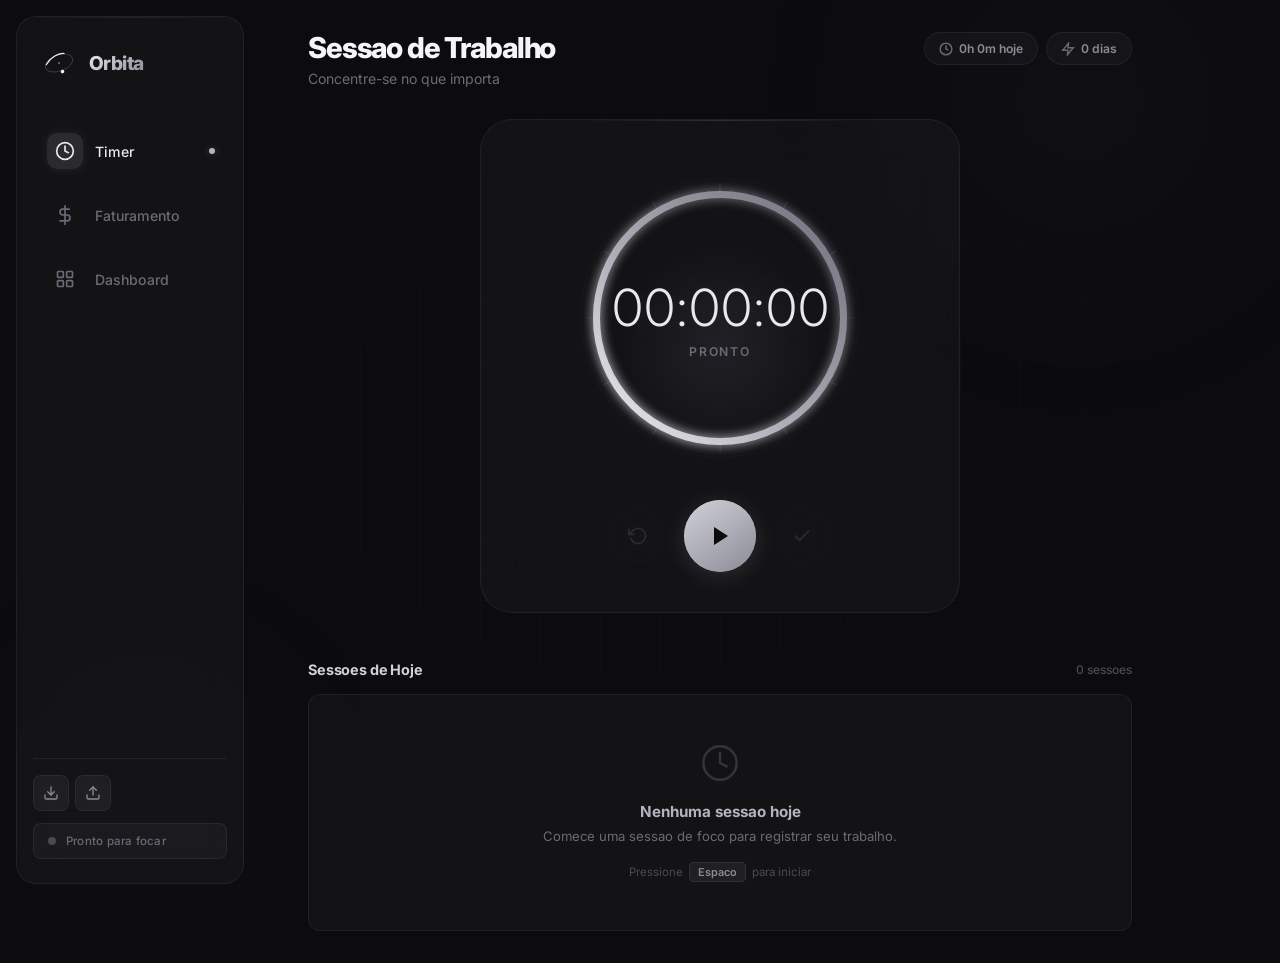
==== index.html @ 9e3bf93c "fix: change currency from BRL (R$) to Metical (MT) Format: 1.500,00 MT (value first, symbol after) S" ====
<!DOCTYPE html>
<html lang="pt-BR">
<head>
  <meta charset="UTF-8">
  <meta name="viewport" content="width=device-width, initial-scale=1.0">
  <title>Orbita</title>
  <meta name="description" content="Orbita — Tracking de trabalho, foco e faturamento. Design premium minimalista.">
  <meta name="theme-color" content="#0C0C0F">
  <meta name="apple-mobile-web-app-capable" content="yes">
  <meta name="apple-mobile-web-app-status-bar-style" content="black-translucent">
  <meta name="apple-mobile-web-app-title" content="Orbita">
  <meta property="og:title" content="Orbita">
  <meta property="og:description" content="Tracking de trabalho, foco e faturamento.">
  <link rel="icon" href="data:image/svg+xml,<svg xmlns='http://www.w3.org/2000/svg' viewBox='0 0 80 80' fill='none'><ellipse cx='40' cy='40' rx='32' ry='18' stroke='%23B4B4BF' stroke-width='1.5' opacity='0.25' transform='rotate(-20 40 40)'/><path d='M12,34 A32,18 -20 0 1 58,24' stroke='%23B4B4BF' stroke-width='2.5' fill='none' stroke-linecap='round' transform='rotate(-20 40 40)'/><circle cx='58' cy='28' r='4' fill='%23D1D1D9'/><circle cx='40' cy='40' r='2' fill='%238B8B96'/></svg>">
  <link rel="preconnect" href="https://fonts.googleapis.com">
  <link href="https://fonts.googleapis.com/css2?family=Inter:wght@300;400;500;600;700;800&display=swap" rel="stylesheet">
  <link rel="stylesheet" href="style.css">
</head>
<body>
  <!-- Toast container -->
  <div class="toast-container" id="toast-container"></div>

  <!-- Animated background -->
  <div class="bg-effects">
    <div class="bg-orb bg-orb-1"></div>
    <div class="bg-orb bg-orb-2"></div>
    <div class="bg-orb bg-orb-3"></div>
    <div class="bg-grid"></div>
  </div>

  <!-- Celebration overlay -->
  <div class="celebration-overlay" id="celebration-overlay"></div>

  <div class="app">
    <!-- Sidebar -->
    <nav class="sidebar">
      <div class="sidebar-inner">
        <div class="logo">
          <div class="logo-icon">
            <svg width="36" height="36" viewBox="0 0 80 80" fill="none">
              <defs>
                <linearGradient id="logo-grad" x1="0" y1="0" x2="80" y2="80">
                  <stop offset="0%" stop-color="#F0F0F5"/>
                  <stop offset="100%" stop-color="#6B6B76"/>
                </linearGradient>
              </defs>
              <ellipse cx="40" cy="40" rx="32" ry="18" stroke="url(#logo-grad)" stroke-width="1.5" opacity="0.25" transform="rotate(-20 40 40)"/>
              <path d="M12,34 A32,18 -20 0 1 58,24" stroke="url(#logo-grad)" stroke-width="2.5" fill="none" stroke-linecap="round" transform="rotate(-20 40 40)">
                <animate attributeName="stroke-dasharray" values="0 200;80 200;0 200" dur="3s" repeatCount="indefinite"/>
              </path>
              <circle r="4" fill="#F0F0F5">
                <animateMotion dur="3s" repeatCount="indefinite" path="M12,34 A32,18 -20 0 1 68,46 A32,18 -20 0 1 12,34" rotate="auto"/>
              </circle>
              <circle cx="40" cy="40" r="2" fill="url(#logo-grad)" opacity="0.5"/>
            </svg>
          </div>
          <span class="logo-text">Orbita</span>
        </div>

        <ul class="nav-links">
          <li><a href="#" class="nav-link active" data-view="timer">
            <div class="nav-icon">
              <svg width="20" height="20" viewBox="0 0 24 24" fill="none" stroke="currentColor" stroke-width="2" stroke-linecap="round" stroke-linejoin="round"><circle cx="12" cy="12" r="10"/><polyline points="12 6 12 12 16 14"/></svg>
            </div>
            <span>Timer</span>
            <div class="nav-indicator"></div>
          </a></li>
          <li><a href="#" class="nav-link" data-view="revenue">
            <div class="nav-icon">
              <svg width="20" height="20" viewBox="0 0 24 24" fill="none" stroke="currentColor" stroke-width="2" stroke-linecap="round" stroke-linejoin="round"><line x1="12" y1="1" x2="12" y2="23"/><path d="M17 5H9.5a3.5 3.5 0 0 0 0 7h5a3.5 3.5 0 0 1 0 7H6"/></svg>
            </div>
            <span>Faturamento</span>
            <div class="nav-indicator"></div>
          </a></li>
          <li><a href="#" class="nav-link" data-view="dashboard">
            <div class="nav-icon">
              <svg width="20" height="20" viewBox="0 0 24 24" fill="none" stroke="currentColor" stroke-width="2" stroke-linecap="round" stroke-linejoin="round"><rect x="3" y="3" width="7" height="7" rx="1"/><rect x="14" y="3" width="7" height="7" rx="1"/><rect x="3" y="14" width="7" height="7" rx="1"/><rect x="14" y="14" width="7" height="7" rx="1"/></svg>
            </div>
            <span>Dashboard</span>
            <div class="nav-indicator"></div>
          </a></li>
        </ul>

        <div class="sidebar-footer">
          <div class="sidebar-actions">
            <button class="btn btn-ghost btn-sm" id="btn-export" title="Exportar dados">
              <svg width="16" height="16" viewBox="0 0 24 24" fill="none" stroke="currentColor" stroke-width="2" stroke-linecap="round" stroke-linejoin="round"><path d="M21 15v4a2 2 0 0 1-2 2H5a2 2 0 0 1-2-2v-4"/><polyline points="7 10 12 15 17 10"/><line x1="12" y1="15" x2="12" y2="3"/></svg>
            </button>
            <button class="btn btn-ghost btn-sm" id="btn-import" title="Importar dados">
              <svg width="16" height="16" viewBox="0 0 24 24" fill="none" stroke="currentColor" stroke-width="2" stroke-linecap="round" stroke-linejoin="round"><path d="M21 15v4a2 2 0 0 1-2 2H5a2 2 0 0 1-2-2v-4"/><polyline points="17 8 12 3 7 8"/><line x1="12" y1="3" x2="12" y2="15"/></svg>
            </button>
          </div>
          <input type="file" id="file-import" accept=".json" style="display:none">
          <div class="status-badge" id="status-badge">
            <div class="status-dot"></div>
            <span class="status-text">Pronto para focar</span>
          </div>
        </div>
      </div>
    </nav>

    <!-- Main Content -->
    <main class="main">
      <!-- Mobile header -->
      <div class="mobile-header">
        <div class="mobile-logo">
          <svg width="28" height="28" viewBox="0 0 80 80" fill="none">
            <ellipse cx="40" cy="40" rx="32" ry="18" stroke="#B4B4BF" stroke-width="1.5" opacity="0.25" transform="rotate(-20 40 40)"/>
            <path d="M12,34 A32,18 -20 0 1 58,24" stroke="#B4B4BF" stroke-width="2.5" fill="none" stroke-linecap="round" transform="rotate(-20 40 40)">
              <animate attributeName="stroke-dasharray" values="0 200;80 200;0 200" dur="3s" repeatCount="indefinite"/>
            </path>
            <circle r="4" fill="#D1D1D9">
              <animateMotion dur="3s" repeatCount="indefinite" path="M12,34 A32,18 -20 0 1 68,46 A32,18 -20 0 1 12,34" rotate="auto"/>
            </circle>
            <circle cx="40" cy="40" r="2" fill="#8B8B96"/>
          </svg>
          <span class="mobile-logo-text">Orbita</span>
        </div>
        <div class="mobile-actions-row">
          <button class="btn btn-ghost btn-sm" id="btn-export-mobile" title="Exportar dados">
            <svg width="16" height="16" viewBox="0 0 24 24" fill="none" stroke="currentColor" stroke-width="2" stroke-linecap="round" stroke-linejoin="round"><path d="M21 15v4a2 2 0 0 1-2 2H5a2 2 0 0 1-2-2v-4"/><polyline points="7 10 12 15 17 10"/><line x1="12" y1="15" x2="12" y2="3"/></svg>
          </button>
          <button class="btn btn-ghost btn-sm" id="btn-import-mobile" title="Importar dados">
            <svg width="16" height="16" viewBox="0 0 24 24" fill="none" stroke="currentColor" stroke-width="2" stroke-linecap="round" stroke-linejoin="round"><path d="M21 15v4a2 2 0 0 1-2 2H5a2 2 0 0 1-2-2v-4"/><polyline points="17 8 12 3 7 8"/><line x1="12" y1="3" x2="12" y2="15"/></svg>
          </button>
        </div>
      </div>

      <!-- Timer View -->
      <section class="view active" id="view-timer">
        <header class="view-header">
          <div class="view-header-top">
            <div>
              <h1>Sessao de Trabalho</h1>
              <p class="subtitle">Concentre-se no que importa</p>
            </div>
            <div class="quick-stat-pills">
              <div class="pill" id="pill-today">
                <svg width="14" height="14" viewBox="0 0 24 24" fill="none" stroke="currentColor" stroke-width="2.5"><circle cx="12" cy="12" r="10"/><polyline points="12 6 12 12 16 14"/></svg>
                <span id="pill-today-val">0h 0m hoje</span>
              </div>
              <div class="pill" id="pill-streak">
                <svg width="14" height="14" viewBox="0 0 24 24" fill="none" stroke="currentColor" stroke-width="2.5"><path d="M13 2L3 14h9l-1 8 10-12h-9l1-8z"/></svg>
                <span id="pill-streak-val">0 dias</span>
              </div>
            </div>
          </div>
        </header>

        <div class="timer-container">
          <div class="timer-card">
            <div class="timer-glow" id="timer-glow"></div>
            <div class="timer-ring-wrapper">
              <svg class="timer-ring" viewBox="0 0 340 340">
                <defs>
                  <linearGradient id="ring-bg-grad" x1="0%" y1="0%" x2="100%" y2="100%">
                    <stop offset="0%" stop-color="rgba(255,255,255,0.06)"/>
                    <stop offset="100%" stop-color="rgba(255,255,255,0.02)"/>
                  </linearGradient>
                  <linearGradient id="ring-active" x1="0%" y1="0%" x2="100%" y2="100%">
                    <stop offset="0%" stop-color="#F0F0F5"/>
                    <stop offset="40%" stop-color="#B0B0BA"/>
                    <stop offset="100%" stop-color="#6E6E7A"/>
                  </linearGradient>
                  <filter id="glow-filter">
                    <feGaussianBlur stdDeviation="6" result="blur"/>
                    <feMerge><feMergeNode in="blur"/><feMergeNode in="SourceGraphic"/></feMerge>
                  </filter>
                </defs>
                <circle cx="170" cy="170" r="158" fill="none" stroke="rgba(255,255,255,0.03)" stroke-width="1"/>
                <g class="tick-marks" opacity="0.15">
                  <line x1="170" y1="18" x2="170" y2="28" stroke="#aaa" stroke-width="1.5" transform="rotate(0 170 170)"/>
                  <line x1="170" y1="18" x2="170" y2="28" stroke="#aaa" stroke-width="1.5" transform="rotate(30 170 170)"/>
                  <line x1="170" y1="18" x2="170" y2="28" stroke="#aaa" stroke-width="1.5" transform="rotate(60 170 170)"/>
                  <line x1="170" y1="18" x2="170" y2="25" stroke="#aaa" stroke-width="1" transform="rotate(90 170 170)"/>
                  <line x1="170" y1="18" x2="170" y2="28" stroke="#aaa" stroke-width="1.5" transform="rotate(120 170 170)"/>
                  <line x1="170" y1="18" x2="170" y2="28" stroke="#aaa" stroke-width="1.5" transform="rotate(150 170 170)"/>
                  <line x1="170" y1="18" x2="170" y2="28" stroke="#aaa" stroke-width="1.5" transform="rotate(180 170 170)"/>
                  <line x1="170" y1="18" x2="170" y2="28" stroke="#aaa" stroke-width="1.5" transform="rotate(210 170 170)"/>
                  <line x1="170" y1="18" x2="170" y2="28" stroke="#aaa" stroke-width="1.5" transform="rotate(240 170 170)"/>
                  <line x1="170" y1="18" x2="170" y2="25" stroke="#aaa" stroke-width="1" transform="rotate(270 170 170)"/>
                  <line x1="170" y1="18" x2="170" y2="28" stroke="#aaa" stroke-width="1.5" transform="rotate(300 170 170)"/>
                  <line x1="170" y1="18" x2="170" y2="28" stroke="#aaa" stroke-width="1.5" transform="rotate(330 170 170)"/>
                </g>
                <circle class="timer-ring-bg" cx="170" cy="170" r="140" fill="none" stroke="url(#ring-bg-grad)" stroke-width="8"/>
                <circle class="timer-ring-progress" cx="170" cy="170" r="140" fill="none" stroke="url(#ring-active)" stroke-width="8" stroke-linecap="round" filter="url(#glow-filter)" stroke-dasharray="879.65" stroke-dashoffset="0" transform="rotate(-90 170 170)"/>
              </svg>
              <div class="timer-display">
                <span class="timer-time" id="timer-display">00:00:00</span>
                <span class="timer-label" id="timer-label">Pronto</span>
              </div>
            </div>

            <div class="timer-controls">
              <button class="btn btn-ghost" id="btn-reset" disabled title="Resetar">
                <svg width="20" height="20" viewBox="0 0 24 24" fill="none" stroke="currentColor" stroke-width="2" stroke-linecap="round" stroke-linejoin="round"><polyline points="1 4 1 10 7 10"/><path d="M3.51 15a9 9 0 1 0 2.13-9.36L1 10"/></svg>
              </button>
              <button class="btn btn-primary" id="btn-start">
                <div class="btn-primary-bg"></div>
                <svg width="24" height="24" viewBox="0 0 24 24" fill="currentColor" id="icon-play"><polygon points="6 3 20 12 6 21 6 3"/></svg>
                <svg width="24" height="24" viewBox="0 0 24 24" fill="currentColor" id="icon-pause" style="display:none"><rect x="5" y="3" width="5" height="18" rx="1"/><rect x="14" y="3" width="5" height="18" rx="1"/></svg>
              </button>
              <button class="btn btn-ghost" id="btn-save" disabled title="Salvar sessao">
                <svg width="20" height="20" viewBox="0 0 24 24" fill="none" stroke="currentColor" stroke-width="2" stroke-linecap="round" stroke-linejoin="round"><polyline points="20 6 9 17 4 12"/></svg>
              </button>
            </div>
          </div>
        </div>

        <!-- Today's Sessions -->
        <div class="today-sessions">
          <div class="section-header">
            <h3>Sessoes de Hoje</h3>
            <span class="section-count" id="today-count">0 sessoes</span>
          </div>
          <div class="sessions-list" id="today-sessions"></div>
        </div>
      </section>

      <!-- Revenue View -->
      <section class="view" id="view-revenue">
        <header class="view-header">
          <div class="view-header-top">
            <div>
              <h1>Faturamento</h1>
              <p class="subtitle">Controle sua receita</p>
            </div>
            <div class="quick-stat-pills">
              <div class="pill">
                <svg width="14" height="14" viewBox="0 0 24 24" fill="none" stroke="currentColor" stroke-width="2.5"><line x1="12" y1="1" x2="12" y2="23"/><path d="M17 5H9.5a3.5 3.5 0 0 0 0 7h5a3.5 3.5 0 0 1 0 7H6"/></svg>
                <span id="pill-month-revenue">0 MT este mes</span>
              </div>
            </div>
          </div>
        </header>

        <!-- Monthly Goal -->
        <div class="revenue-goal-card" id="revenue-goal-card">
          <div class="goal-header">
            <div>
              <h3>Meta Mensal</h3>
              <p class="goal-period" id="goal-period"></p>
            </div>
            <button class="btn btn-ghost btn-sm" id="btn-edit-goal" title="Editar meta">
              <svg width="16" height="16" viewBox="0 0 24 24" fill="none" stroke="currentColor" stroke-width="2" stroke-linecap="round" stroke-linejoin="round"><path d="M11 4H4a2 2 0 0 0-2 2v14a2 2 0 0 0 2 2h14a2 2 0 0 0 2-2v-7"/><path d="M18.5 2.5a2.121 2.121 0 0 1 3 3L12 15l-4 1 1-4 9.5-9.5z"/></svg>
            </button>
          </div>
          <div class="goal-edit-form" id="goal-edit-form" style="display:none">
            <div class="input-row">
              <div class="input-group">
                <label>Meta (MT)</label>
                <input type="number" id="input-goal" placeholder="10000" class="input">
              </div>
              <button class="btn btn-accent btn-sm" id="btn-save-goal">Salvar</button>
            </div>
          </div>
          <div class="goal-progress">
            <div class="goal-numbers">
              <span class="goal-current" id="goal-current">0 MT</span>
              <span class="goal-target" id="goal-target">Meta: 0 MT</span>
            </div>
            <div class="goal-bar-track">
              <div class="goal-bar-fill" id="goal-bar-fill"></div>
            </div>
            <div class="goal-meta-row">
              <span class="goal-percent" id="goal-percent">0%</span>
              <span class="goal-remaining" id="goal-remaining">Faltam 0 MT</span>
            </div>
          </div>
          <!-- Pace indicator -->
          <div class="pace-card" id="pace-card">
            <div class="pace-row">
              <div class="pace-item">
                <div class="pace-icon">
                  <svg width="16" height="16" viewBox="0 0 24 24" fill="none" stroke="currentColor" stroke-width="2" stroke-linecap="round" stroke-linejoin="round"><polyline points="22 7 13.5 15.5 8.5 10.5 2 17"/><polyline points="16 7 22 7 22 13"/></svg>
                </div>
                <div class="pace-text">
                  <span class="pace-label">Projecao fim do mes</span>
                  <span class="pace-value" id="projection-value">0 MT</span>
                </div>
              </div>
              <div class="pace-divider"></div>
              <div class="pace-item">
                <div class="pace-icon">
                  <svg width="16" height="16" viewBox="0 0 24 24" fill="none" stroke="currentColor" stroke-width="2" stroke-linecap="round" stroke-linejoin="round"><circle cx="12" cy="12" r="10"/><path d="M12 6v6l4 2"/></svg>
                </div>
                <div class="pace-text">
                  <span class="pace-label">Ritmo necessario/dia</span>
                  <span class="pace-value" id="pace-daily">0 MT</span>
                </div>
              </div>
            </div>
          </div>
        </div>

        <!-- Add Revenue (collapsible) -->
        <div class="add-revenue-card">
          <button class="add-revenue-toggle" id="add-revenue-toggle">
            <div class="add-revenue-toggle-left">
              <svg width="20" height="20" viewBox="0 0 24 24" fill="none" stroke="currentColor" stroke-width="2.5" stroke-linecap="round"><line x1="12" y1="5" x2="12" y2="19"/><line x1="5" y1="12" x2="19" y2="12"/></svg>
              <span>Registrar Receita</span>
            </div>
            <svg class="toggle-chevron" id="toggle-chevron" width="18" height="18" viewBox="0 0 24 24" fill="none" stroke="currentColor" stroke-width="2" stroke-linecap="round" stroke-linejoin="round"><polyline points="6 9 12 15 18 9"/></svg>
          </button>
          <div class="revenue-form-body" id="revenue-form-body" style="display:none">
            <div class="input-row">
              <div class="input-group flex-2">
                <label>Valor (MT)</label>
                <input type="number" id="input-revenue-value" placeholder="0.00" step="0.01" min="0" class="input input-lg">
              </div>
              <div class="input-group flex-3">
                <label>Descricao (opcional)</label>
                <input type="text" id="input-revenue-desc" placeholder="Ex: Projeto X, Freelance..." class="input input-lg">
              </div>
              <div class="input-group flex-1">
                <label>Data</label>
                <input type="date" id="input-revenue-date" class="input input-lg">
              </div>
            </div>
            <button class="btn btn-accent" id="btn-add-revenue">Adicionar</button>
          </div>
        </div>

        <!-- Monthly Chart -->
        <div class="chart-card">
          <div class="chart-header">
            <h3>Ultimos 6 Meses</h3>
            <span class="chart-total" id="revenue-6m-total">0 MT total</span>
          </div>
          <div class="chart" id="revenue-chart"></div>
        </div>

        <!-- Recent Entries -->
        <div class="revenue-entries">
          <div class="section-header">
            <h3>Entradas Recentes</h3>
            <span class="section-count" id="revenue-count">0 entradas</span>
          </div>
          <div class="sessions-list" id="revenue-list"></div>
        </div>
      </section>

      <!-- Dashboard View (merged History + Stats) -->
      <section class="view" id="view-dashboard">
        <header class="view-header">
          <h1>Dashboard</h1>
          <p class="subtitle">Visao geral do seu desempenho</p>
        </header>

        <!-- Stats Grid -->
        <div class="stats-grid">
          <div class="stat-card stat-card-featured">
            <div class="stat-card-inner">
              <div class="stat-icon-wrap"><svg width="22" height="22" viewBox="0 0 24 24" fill="none" stroke="currentColor" stroke-width="2" stroke-linecap="round" stroke-linejoin="round"><circle cx="12" cy="12" r="10"/><polyline points="12 6 12 12 16 14"/></svg></div>
              <div class="stat-content">
                <div class="stat-value" id="stat-total-today">0h 0m</div>
                <div class="stat-label">Foco Hoje</div>
              </div>
            </div>
          </div>
          <div class="stat-card">
            <div class="stat-card-inner">
              <div class="stat-icon-wrap"><svg width="22" height="22" viewBox="0 0 24 24" fill="none" stroke="currentColor" stroke-width="2" stroke-linecap="round" stroke-linejoin="round"><path d="M13 2L3 14h9l-1 8 10-12h-9l1-8z"/></svg></div>
              <div class="stat-content">
                <div class="stat-value" id="stat-streak">0 dias</div>
                <div class="stat-label">Sequencia</div>
              </div>
            </div>
          </div>
          <div class="stat-card">
            <div class="stat-card-inner">
              <div class="stat-icon-wrap"><svg width="22" height="22" viewBox="0 0 24 24" fill="none" stroke="currentColor" stroke-width="2" stroke-linecap="round" stroke-linejoin="round"><path d="M12 20V10"/><path d="M18 20V4"/><path d="M6 20v-4"/></svg></div>
              <div class="stat-content">
                <div class="stat-value" id="stat-avg">0h 0m</div>
                <div class="stat-label">Media Diaria (7d)</div>
                <div class="stat-compare" id="stat-avg-compare"></div>
              </div>
            </div>
          </div>
          <div class="stat-card">
            <div class="stat-card-inner">
              <div class="stat-icon-wrap"><svg width="22" height="22" viewBox="0 0 24 24" fill="none" stroke="currentColor" stroke-width="2" stroke-linecap="round" stroke-linejoin="round"><polygon points="12 2 15.09 8.26 22 9.27 17 14.14 18.18 21.02 12 17.77 5.82 21.02 7 14.14 2 9.27 8.91 8.26 12 2"/></svg></div>
              <div class="stat-content">
                <div class="stat-value" id="stat-best">0h 0m</div>
                <div class="stat-label">Melhor Dia</div>
              </div>
            </div>
          </div>
          <div class="stat-card">
            <div class="stat-card-inner">
              <div class="stat-icon-wrap"><svg width="22" height="22" viewBox="0 0 24 24" fill="none" stroke="currentColor" stroke-width="2" stroke-linecap="round" stroke-linejoin="round"><rect x="3" y="4" width="18" height="18" rx="2" ry="2"/><line x1="16" y1="2" x2="16" y2="6"/><line x1="8" y1="2" x2="8" y2="6"/><line x1="3" y1="10" x2="21" y2="10"/></svg></div>
              <div class="stat-content">
                <div class="stat-value" id="stat-sessions-count">0</div>
                <div class="stat-label">Total de Sessoes</div>
              </div>
            </div>
          </div>
          <div class="stat-card">
            <div class="stat-card-inner">
              <div class="stat-icon-wrap"><svg width="22" height="22" viewBox="0 0 24 24" fill="none" stroke="currentColor" stroke-width="2" stroke-linecap="round" stroke-linejoin="round"><path d="M20.84 4.61a5.5 5.5 0 0 0-7.78 0L12 5.67l-1.06-1.06a5.5 5.5 0 0 0-7.78 7.78l1.06 1.06L12 21.23l7.78-7.78 1.06-1.06a5.5 5.5 0 0 0 0-7.78z"/></svg></div>
              <div class="stat-content">
                <div class="stat-value" id="stat-longest-session">0h 0m</div>
                <div class="stat-label">Sessao Mais Longa</div>
              </div>
            </div>
          </div>
        </div>

        <!-- Weekly Chart -->
        <div class="chart-card">
          <div class="chart-header">
            <h3>Ultimos 7 Dias</h3>
            <span class="chart-total" id="chart-total">0h total</span>
          </div>
          <div class="chart" id="weekly-chart"></div>
        </div>

        <!-- History List -->
        <div class="history-section">
          <div class="section-header">
            <h3>Historico de Sessoes</h3>
          </div>
          <div class="history-list" id="history-list"></div>
        </div>
      </section>
    </main>
  </div>

  <!-- Mobile Nav -->
  <nav class="mobile-nav">
    <a href="#" class="mobile-nav-link active" data-view="timer">
      <svg width="22" height="22" viewBox="0 0 24 24" fill="none" stroke="currentColor" stroke-width="2" stroke-linecap="round" stroke-linejoin="round"><circle cx="12" cy="12" r="10"/><polyline points="12 6 12 12 16 14"/></svg>
      <span>Timer</span>
    </a>
    <a href="#" class="mobile-nav-link" data-view="revenue">
      <svg width="22" height="22" viewBox="0 0 24 24" fill="none" stroke="currentColor" stroke-width="2" stroke-linecap="round" stroke-linejoin="round"><line x1="12" y1="1" x2="12" y2="23"/><path d="M17 5H9.5a3.5 3.5 0 0 0 0 7h5a3.5 3.5 0 0 1 0 7H6"/></svg>
      <span>Receita</span>
    </a>
    <a href="#" class="mobile-nav-link" data-view="dashboard">
      <svg width="22" height="22" viewBox="0 0 24 24" fill="none" stroke="currentColor" stroke-width="2" stroke-linecap="round" stroke-linejoin="round"><rect x="3" y="3" width="7" height="7" rx="1"/><rect x="14" y="3" width="7" height="7" rx="1"/><rect x="3" y="14" width="7" height="7" rx="1"/><rect x="14" y="14" width="7" height="7" rx="1"/></svg>
      <span>Dashboard</span>
    </a>
  </nav>

  <script src="app.js"></script>
</body>
</html>
---- style.css ----
/* ═══════════════════════════════════════════
   Orbita — Premium Dark Silver Theme
   ═══════════════════════════════════════════ */

:root {
  --bg-deep: #0C0C0F;
  --bg-base: #111115;
  --bg-raised: #18181D;
  --bg-elevated: #1E1E24;
  --bg-hover: #25252C;

  --silver-50: #F5F5F7;
  --silver-100: #E8E8ED;
  --silver-200: #D1D1D9;
  --silver-300: #B4B4BF;
  --silver-400: #8B8B96;
  --silver-500: #6B6B76;
  --silver-600: #4A4A54;
  --silver-700: #35353D;
  --silver-800: #25252C;
  --silver-900: #18181D;

  --glass-bg: rgba(255, 255, 255, 0.03);
  --glass-border: rgba(255, 255, 255, 0.06);
  --glass-border-hover: rgba(255, 255, 255, 0.1);
  --glass-highlight: rgba(255, 255, 255, 0.08);

  --accent: #C8C8D2;
  --accent-dim: #8B8B96;

  --shadow-sm: 0 2px 8px rgba(0,0,0,0.3);
  --shadow-md: 0 8px 24px rgba(0,0,0,0.4);
  --shadow-lg: 0 16px 48px rgba(0,0,0,0.5);
  --shadow-glow: 0 0 40px rgba(200,200,210,0.08);

  --radius: 20px;
  --radius-sm: 12px;
  --radius-xs: 8px;
  --transition: 0.25s cubic-bezier(0.4, 0, 0.2, 1);
  --transition-slow: 0.5s cubic-bezier(0.4, 0, 0.2, 1);
}

*, *::before, *::after {
  margin: 0;
  padding: 0;
  box-sizing: border-box;
}

html {
  font-size: 16px;
  -webkit-text-size-adjust: 100%;
}

body {
  font-family: 'Inter', -apple-system, BlinkMacSystemFont, sans-serif;
  background: var(--bg-deep);
  color: var(--silver-200);
  min-height: 100vh;
  min-height: 100dvh;
  -webkit-font-smoothing: antialiased;
  -moz-osx-font-smoothing: grayscale;
  overflow-x: hidden;
  -webkit-tap-highlight-color: transparent;
  touch-action: manipulation;
}

/* Prevent input zoom on iOS */
@media (max-width: 768px) {
  input[type="number"],
  input[type="text"],
  input[type="date"] {
    font-size: 16px !important;
  }
}

/* ═══════════════════════════════════════════
   Background Effects
   ═══════════════════════════════════════════ */

.bg-effects {
  position: fixed;
  inset: 0;
  pointer-events: none;
  z-index: 0;
  overflow: hidden;
}

.bg-orb {
  position: absolute;
  border-radius: 50%;
  filter: blur(100px);
  opacity: 0.4;
}

.bg-orb-1 {
  width: 600px;
  height: 600px;
  background: radial-gradient(circle, rgba(140,140,160,0.12) 0%, transparent 70%);
  top: -200px;
  right: -100px;
  animation: orbFloat1 20s ease-in-out infinite;
}

.bg-orb-2 {
  width: 500px;
  height: 500px;
  background: radial-gradient(circle, rgba(180,180,200,0.08) 0%, transparent 70%);
  bottom: -150px;
  left: -100px;
  animation: orbFloat2 25s ease-in-out infinite;
}

.bg-orb-3 {
  width: 300px;
  height: 300px;
  background: radial-gradient(circle, rgba(200,200,220,0.06) 0%, transparent 70%);
  top: 50%;
  left: 50%;
  transform: translate(-50%, -50%);
  animation: orbFloat3 15s ease-in-out infinite;
}

.bg-grid {
  position: absolute;
  inset: 0;
  background-image:
    linear-gradient(rgba(255,255,255,0.015) 1px, transparent 1px),
    linear-gradient(90deg, rgba(255,255,255,0.015) 1px, transparent 1px);
  background-size: 60px 60px;
  mask-image: radial-gradient(ellipse at center, black 30%, transparent 70%);
  -webkit-mask-image: radial-gradient(ellipse at center, black 30%, transparent 70%);
}

@keyframes orbFloat1 {
  0%, 100% { transform: translate(0, 0) scale(1); }
  33% { transform: translate(-40px, 60px) scale(1.1); }
  66% { transform: translate(30px, -30px) scale(0.95); }
}

@keyframes orbFloat2 {
  0%, 100% { transform: translate(0, 0) scale(1); }
  33% { transform: translate(50px, -40px) scale(1.05); }
  66% { transform: translate(-30px, 30px) scale(0.9); }
}

@keyframes orbFloat3 {
  0%, 100% { transform: translate(-50%, -50%) scale(1); opacity: 0.4; }
  50% { transform: translate(-50%, -50%) scale(1.3); opacity: 0.6; }
}

/* ═══════════════════════════════════════════
   Layout
   ═══════════════════════════════════════════ */

.app {
  display: flex;
  min-height: 100vh;
  position: relative;
  z-index: 1;
}

/* ═══════════════════════════════════════════
   Sidebar
   ═══════════════════════════════════════════ */

.sidebar {
  width: 260px;
  position: fixed;
  top: 0;
  left: 0;
  height: 100vh;
  z-index: 100;
  padding: 16px;
}

.sidebar-inner {
  height: 100%;
  background: var(--glass-bg);
  border: 1px solid var(--glass-border);
  border-radius: var(--radius);
  backdrop-filter: blur(20px);
  -webkit-backdrop-filter: blur(20px);
  display: flex;
  flex-direction: column;
  padding: 24px 16px;
  position: relative;
  overflow: hidden;
}

.sidebar-inner::before {
  content: '';
  position: absolute;
  top: 0;
  left: 0;
  right: 0;
  height: 1px;
  background: linear-gradient(90deg, transparent, rgba(255,255,255,0.08), transparent);
}

.logo {
  display: flex;
  align-items: center;
  gap: 12px;
  padding: 4px 8px;
  margin-bottom: 36px;
}

.logo-icon {
  display: flex;
  align-items: center;
  justify-content: center;
}

.logo-text {
  font-size: 1.2rem;
  font-weight: 800;
  letter-spacing: -0.03em;
  background: linear-gradient(135deg, var(--silver-100), var(--silver-400));
  -webkit-background-clip: text;
  -webkit-text-fill-color: transparent;
  background-clip: text;
}

.nav-links {
  list-style: none;
  display: flex;
  flex-direction: column;
  gap: 4px;
  flex: 1;
}

.nav-link {
  display: flex;
  align-items: center;
  gap: 12px;
  padding: 12px 14px;
  border-radius: var(--radius-sm);
  color: var(--silver-500);
  text-decoration: none;
  font-size: 0.88rem;
  font-weight: 500;
  transition: all var(--transition);
  position: relative;
}

.nav-icon {
  display: flex;
  align-items: center;
  justify-content: center;
  width: 36px;
  height: 36px;
  border-radius: 10px;
  background: transparent;
  transition: all var(--transition);
}

.nav-indicator {
  position: absolute;
  right: 12px;
  width: 6px;
  height: 6px;
  border-radius: 50%;
  background: transparent;
  transition: all var(--transition);
}

.nav-link:hover {
  color: var(--silver-200);
}

.nav-link:hover .nav-icon {
  background: var(--glass-highlight);
}

.nav-link.active {
  color: var(--silver-100);
}

.nav-link.active .nav-icon {
  background: rgba(255,255,255,0.1);
  box-shadow: 0 0 12px rgba(200,200,220,0.1);
}

.nav-link.active .nav-indicator {
  background: var(--silver-300);
  box-shadow: 0 0 8px rgba(200,200,220,0.3);
}

.sidebar-footer {
  padding-top: 16px;
  border-top: 1px solid var(--glass-border);
}

.status-badge {
  display: flex;
  align-items: center;
  gap: 10px;
  padding: 10px 14px;
  border-radius: var(--radius-xs);
  background: var(--glass-bg);
  border: 1px solid var(--glass-border);
  transition: all var(--transition);
}

.status-badge.active {
  background: rgba(74, 222, 128, 0.06);
  border-color: rgba(74, 222, 128, 0.15);
}

.status-dot {
  width: 8px;
  height: 8px;
  border-radius: 50%;
  background: var(--silver-600);
  transition: all var(--transition);
  flex-shrink: 0;
}

.status-dot.active {
  background: #4ade80;
  box-shadow: 0 0 12px rgba(74, 222, 128, 0.5);
  animation: statusPulse 2s ease-in-out infinite;
}

@keyframes statusPulse {
  0%, 100% { box-shadow: 0 0 8px rgba(74, 222, 128, 0.3); }
  50% { box-shadow: 0 0 16px rgba(74, 222, 128, 0.6); }
}

.status-text {
  font-size: 0.72rem;
  color: var(--silver-500);
  font-weight: 500;
  letter-spacing: 0.02em;
}

/* ═══════════════════════════════════════════
   Main
   ═══════════════════════════════════════════ */

.main {
  flex: 1;
  margin-left: 260px;
  padding: 32px 48px;
  max-width: 920px;
}

/* Views */
.view { display: none; }

.view.active {
  display: block;
  animation: viewIn 0.4s cubic-bezier(0.16, 1, 0.3, 1);
}

@keyframes viewIn {
  from { opacity: 0; transform: translateY(12px); }
  to { opacity: 1; transform: translateY(0); }
}

/* ═══════════════════════════════════════════
   View Header
   ═══════════════════════════════════════════ */

.view-header {
  margin-bottom: 32px;
}

.view-header-top {
  display: flex;
  align-items: flex-start;
  justify-content: space-between;
  gap: 16px;
}

.view-header h1 {
  font-size: 1.8rem;
  font-weight: 800;
  letter-spacing: -0.04em;
  color: var(--silver-50);
  line-height: 1.1;
}

.subtitle {
  font-size: 0.88rem;
  color: var(--silver-500);
  margin-top: 6px;
  font-weight: 400;
}

.quick-stat-pills {
  display: flex;
  gap: 8px;
  flex-shrink: 0;
}

.pill {
  display: flex;
  align-items: center;
  gap: 6px;
  padding: 8px 14px;
  border-radius: 100px;
  background: var(--glass-bg);
  border: 1px solid var(--glass-border);
  color: var(--silver-400);
  font-size: 0.76rem;
  font-weight: 600;
  backdrop-filter: blur(12px);
  -webkit-backdrop-filter: blur(12px);
}

.pill svg { opacity: 0.7; }

/* ═══════════════════════════════════════════
   Timer Card
   ═══════════════════════════════════════════ */

.timer-container {
  display: flex;
  flex-direction: column;
  align-items: center;
  gap: 28px;
}

.timer-card {
  position: relative;
  background: var(--glass-bg);
  border: 1px solid var(--glass-border);
  border-radius: 32px;
  padding: 48px 56px 40px;
  display: flex;
  flex-direction: column;
  align-items: center;
  gap: 32px;
  backdrop-filter: blur(24px);
  -webkit-backdrop-filter: blur(24px);
  overflow: hidden;
  width: 100%;
  max-width: 480px;
}

.timer-card::before {
  content: '';
  position: absolute;
  top: 0;
  left: 20%;
  right: 20%;
  height: 1px;
  background: linear-gradient(90deg, transparent, rgba(255,255,255,0.12), transparent);
}

.timer-glow {
  position: absolute;
  width: 200px;
  height: 200px;
  border-radius: 50%;
  background: radial-gradient(circle, rgba(200,200,220,0.08) 0%, transparent 70%);
  top: 50%;
  left: 50%;
  transform: translate(-50%, -60%);
  transition: all 1s ease;
  pointer-events: none;
}

.timer-glow.active {
  width: 350px;
  height: 350px;
  background: radial-gradient(circle, rgba(200,200,220,0.12) 0%, transparent 70%);
  animation: glowPulse 3s ease-in-out infinite;
}

@keyframes glowPulse {
  0%, 100% { opacity: 0.7; transform: translate(-50%, -60%) scale(1); }
  50% { opacity: 1; transform: translate(-50%, -60%) scale(1.1); }
}

.timer-ring-wrapper {
  position: relative;
  width: 300px;
  height: 300px;
  display: flex;
  align-items: center;
  justify-content: center;
}

.timer-ring {
  position: absolute;
  width: 100%;
  height: 100%;
}

.timer-ring-progress {
  transition: stroke-dashoffset 1s linear;
}

.timer-display {
  display: flex;
  flex-direction: column;
  align-items: center;
  gap: 6px;
  z-index: 1;
}

.timer-time {
  font-size: 3.2rem;
  font-weight: 300;
  letter-spacing: -0.02em;
  color: var(--silver-100);
  font-variant-numeric: tabular-nums;
  text-shadow: 0 0 40px rgba(200,200,220,0.15);
}

.timer-label {
  font-size: 0.76rem;
  font-weight: 600;
  text-transform: uppercase;
  letter-spacing: 0.15em;
  color: var(--silver-500);
  transition: all var(--transition);
}

.timer-label.running {
  color: var(--silver-300);
  animation: labelPulse 2s ease-in-out infinite;
}

@keyframes labelPulse {
  0%, 100% { opacity: 1; }
  50% { opacity: 0.5; }
}

/* Timer Controls */
.timer-controls {
  display: flex;
  align-items: center;
  gap: 20px;
}

.btn {
  border: none;
  cursor: pointer;
  display: flex;
  align-items: center;
  justify-content: center;
  transition: all var(--transition);
  font-family: inherit;
  position: relative;
}

.btn:disabled {
  opacity: 0.2;
  cursor: not-allowed;
}

.btn-primary {
  width: 72px;
  height: 72px;
  border-radius: 50%;
  background: linear-gradient(145deg, var(--silver-200), var(--silver-400));
  color: var(--bg-deep);
  box-shadow:
    0 4px 24px rgba(200,200,220,0.15),
    inset 0 1px 0 rgba(255,255,255,0.2);
  overflow: hidden;
}

.btn-primary-bg {
  position: absolute;
  inset: 0;
  border-radius: 50%;
  background: linear-gradient(145deg, var(--silver-200), var(--silver-400));
  transition: all var(--transition);
}

.btn-primary svg {
  position: relative;
  z-index: 1;
}

.btn-primary:hover:not(:disabled) {
  transform: scale(1.08);
  box-shadow:
    0 8px 32px rgba(200,200,220,0.25),
    inset 0 1px 0 rgba(255,255,255,0.3);
}

.btn-primary:active:not(:disabled) {
  transform: scale(0.95);
}

.btn-primary.running .btn-primary-bg {
  background: linear-gradient(145deg, var(--silver-400), var(--silver-600));
}

.btn-ghost {
  width: 52px;
  height: 52px;
  border-radius: 50%;
  background: var(--glass-bg);
  color: var(--silver-400);
  border: 1px solid var(--glass-border);
  backdrop-filter: blur(8px);
  -webkit-backdrop-filter: blur(8px);
}

.btn-ghost:hover:not(:disabled) {
  background: var(--glass-highlight);
  color: var(--silver-200);
  border-color: var(--glass-border-hover);
  transform: scale(1.05);
}

/* Tags */
.session-tag-area {
  width: 100%;
  max-width: 480px;
}

.tag-label {
  display: block;
  font-size: 0.7rem;
  font-weight: 700;
  text-transform: uppercase;
  letter-spacing: 0.12em;
  color: var(--silver-600);
  margin-bottom: 12px;
  text-align: center;
}

.tags {
  display: flex;
  gap: 8px;
  justify-content: center;
  flex-wrap: wrap;
}

.tag {
  padding: 8px 20px;
  border-radius: 100px;
  border: 1px solid var(--glass-border);
  background: var(--glass-bg);
  color: var(--silver-400);
  font-size: 0.8rem;
  font-weight: 500;
  cursor: pointer;
  transition: all var(--transition);
  font-family: inherit;
  backdrop-filter: blur(8px);
  -webkit-backdrop-filter: blur(8px);
}

.tag:hover {
  border-color: var(--glass-border-hover);
  color: var(--silver-200);
  background: var(--glass-highlight);
}

.tag.active {
  background: rgba(255,255,255,0.12);
  border-color: rgba(255,255,255,0.18);
  color: var(--silver-100);
  box-shadow: 0 0 16px rgba(200,200,220,0.08);
}

/* ═══════════════════════════════════════════
   Today Sessions
   ═══════════════════════════════════════════ */

.today-sessions {
  margin-top: 48px;
}

.section-header {
  display: flex;
  align-items: center;
  justify-content: space-between;
  margin-bottom: 16px;
}

.section-header h3 {
  font-size: 0.9rem;
  font-weight: 700;
  color: var(--silver-200);
  letter-spacing: -0.01em;
}

.section-count {
  font-size: 0.75rem;
  color: var(--silver-600);
  font-weight: 500;
}

.sessions-list {
  display: flex;
  flex-direction: column;
  gap: 6px;
}

.session-item {
  display: flex;
  align-items: center;
  justify-content: space-between;
  padding: 14px 18px;
  background: var(--glass-bg);
  border: 1px solid var(--glass-border);
  border-radius: var(--radius-sm);
  transition: all var(--transition);
  backdrop-filter: blur(8px);
  -webkit-backdrop-filter: blur(8px);
}

.session-item:hover {
  background: var(--glass-highlight);
  border-color: var(--glass-border-hover);
}

.session-info {
  display: flex;
  align-items: center;
  gap: 12px;
}

.session-tag-badge {
  padding: 4px 12px;
  border-radius: 100px;
  background: rgba(255,255,255,0.06);
  color: var(--silver-300);
  font-size: 0.72rem;
  font-weight: 600;
  letter-spacing: 0.02em;
}

.session-time-range {
  font-size: 0.8rem;
  color: var(--silver-500);
  font-variant-numeric: tabular-nums;
}

.session-duration {
  font-size: 0.92rem;
  font-weight: 700;
  color: var(--silver-100);
  font-variant-numeric: tabular-nums;
}

.empty-state {
  text-align: center;
  padding: 40px 20px;
  color: var(--silver-600);
  font-size: 0.85rem;
  background: var(--glass-bg);
  border: 1px solid var(--glass-border);
  border-radius: var(--radius-sm);
  backdrop-filter: blur(8px);
  -webkit-backdrop-filter: blur(8px);
}

.session-delete {
  background: none;
  border: none;
  color: var(--silver-700);
  cursor: pointer;
  padding: 6px;
  border-radius: 8px;
  display: flex;
  align-items: center;
  justify-content: center;
  transition: all var(--transition);
  margin-left: 10px;
}

.session-delete:hover {
  color: #f87171;
  background: rgba(248, 113, 113, 0.1);
}

/* ═══════════════════════════════════════════
   Chart / History
   ═══════════════════════════════════════════ */

.chart-card {
  background: var(--glass-bg);
  border: 1px solid var(--glass-border);
  border-radius: var(--radius);
  padding: 28px;
  margin-bottom: 28px;
  backdrop-filter: blur(16px);
  -webkit-backdrop-filter: blur(16px);
  position: relative;
  overflow: hidden;
}

.chart-card::before {
  content: '';
  position: absolute;
  top: 0;
  left: 15%;
  right: 15%;
  height: 1px;
  background: linear-gradient(90deg, transparent, rgba(255,255,255,0.06), transparent);
}

.chart-header {
  display: flex;
  align-items: center;
  justify-content: space-between;
  margin-bottom: 24px;
}

.chart-header h3 {
  font-size: 0.9rem;
  font-weight: 700;
  color: var(--silver-200);
}

.chart-total {
  font-size: 0.78rem;
  font-weight: 600;
  color: var(--silver-500);
  font-variant-numeric: tabular-nums;
}

.chart {
  display: flex;
  align-items: flex-end;
  gap: 10px;
  height: 200px;
  padding-bottom: 32px;
}

.chart-bar-wrapper {
  flex: 1;
  display: flex;
  flex-direction: column;
  align-items: center;
  gap: 10px;
  height: 100%;
  justify-content: flex-end;
}

.chart-bar {
  width: 100%;
  max-width: 44px;
  border-radius: 8px;
  background: linear-gradient(180deg, rgba(255,255,255,0.1), rgba(255,255,255,0.04));
  border: 1px solid rgba(255,255,255,0.05);
  transition: all 0.6s cubic-bezier(0.16, 1, 0.3, 1);
  min-height: 4px;
}

.chart-bar.today {
  background: linear-gradient(180deg, var(--silver-300), var(--silver-500));
  border-color: rgba(255,255,255,0.15);
  box-shadow: 0 0 20px rgba(200,200,220,0.1);
}

.chart-bar:hover {
  filter: brightness(1.3);
}

.chart-bar-value {
  font-size: 0.68rem;
  font-weight: 600;
  color: var(--silver-500);
  font-variant-numeric: tabular-nums;
}

.chart-bar-label {
  font-size: 0.7rem;
  color: var(--silver-600);
  font-weight: 600;
}

/* History list */
.history-list {
  display: flex;
  flex-direction: column;
  gap: 8px;
}

.history-day {
  background: var(--glass-bg);
  border: 1px solid var(--glass-border);
  border-radius: var(--radius-sm);
  overflow: hidden;
  backdrop-filter: blur(8px);
  -webkit-backdrop-filter: blur(8px);
  transition: all var(--transition);
}

.history-day:hover {
  border-color: var(--glass-border-hover);
}

.history-day-header {
  display: flex;
  align-items: center;
  justify-content: space-between;
  padding: 16px 20px;
  cursor: pointer;
  transition: background var(--transition);
}

.history-day-header:hover {
  background: var(--glass-highlight);
}

.history-day-date {
  font-size: 0.88rem;
  font-weight: 600;
  color: var(--silver-200);
}

.history-day-total {
  font-size: 0.85rem;
  font-weight: 700;
  color: var(--silver-400);
  font-variant-numeric: tabular-nums;
}

.history-day-sessions {
  border-top: 1px solid var(--glass-border);
  display: none;
  padding: 8px 10px;
}

.history-day-sessions.open {
  display: block;
  animation: slideDown 0.25s ease;
}

@keyframes slideDown {
  from { opacity: 0; transform: translateY(-4px); }
  to { opacity: 1; transform: translateY(0); }
}

/* ═══════════════════════════════════════════
   Stats
   ═══════════════════════════════════════════ */

.stats-grid {
  display: grid;
  grid-template-columns: repeat(3, 1fr);
  gap: 12px;
  margin-bottom: 32px;
}

.stat-card {
  background: var(--glass-bg);
  border: 1px solid var(--glass-border);
  border-radius: var(--radius);
  padding: 2px;
  transition: all var(--transition);
  backdrop-filter: blur(12px);
  -webkit-backdrop-filter: blur(12px);
  position: relative;
  overflow: hidden;
}

.stat-card::before {
  content: '';
  position: absolute;
  top: 0;
  left: 20%;
  right: 20%;
  height: 1px;
  background: linear-gradient(90deg, transparent, rgba(255,255,255,0.06), transparent);
}

.stat-card:hover {
  border-color: var(--glass-border-hover);
  transform: translateY(-3px);
  box-shadow: var(--shadow-glow);
}

.stat-card-featured {
  background: linear-gradient(135deg, rgba(255,255,255,0.06), rgba(255,255,255,0.02));
  border-color: rgba(255,255,255,0.1);
}

.stat-card-inner {
  padding: 22px;
  display: flex;
  flex-direction: column;
  gap: 16px;
}

.stat-icon-wrap {
  width: 44px;
  height: 44px;
  border-radius: 12px;
  background: rgba(255,255,255,0.05);
  border: 1px solid rgba(255,255,255,0.06);
  display: flex;
  align-items: center;
  justify-content: center;
  color: var(--silver-400);
}

.stat-content {}

.stat-value {
  font-size: 1.6rem;
  font-weight: 800;
  color: var(--silver-100);
  letter-spacing: -0.03em;
  line-height: 1;
  margin-bottom: 4px;
}

.stat-label {
  font-size: 0.72rem;
  color: var(--silver-500);
  font-weight: 500;
  text-transform: uppercase;
  letter-spacing: 0.06em;
}

/* Category */
.category-card {
  background: var(--glass-bg);
  border: 1px solid var(--glass-border);
  border-radius: var(--radius);
  padding: 28px;
  backdrop-filter: blur(12px);
  -webkit-backdrop-filter: blur(12px);
}

.category-bars {
  display: flex;
  flex-direction: column;
  gap: 16px;
}

.category-row {
  display: flex;
  align-items: center;
  gap: 14px;
}

.category-name {
  width: 80px;
  font-size: 0.8rem;
  font-weight: 600;
  color: var(--silver-300);
  text-align: right;
}

.category-bar-track {
  flex: 1;
  height: 8px;
  background: rgba(255,255,255,0.04);
  border-radius: 100px;
  overflow: hidden;
  border: 1px solid rgba(255,255,255,0.03);
}

.category-bar-fill {
  height: 100%;
  border-radius: 100px;
  background: linear-gradient(90deg, var(--silver-500), var(--silver-300));
  transition: width 0.8s cubic-bezier(0.16, 1, 0.3, 1);
  box-shadow: 0 0 12px rgba(200,200,220,0.1);
}

.category-value {
  width: 60px;
  font-size: 0.76rem;
  font-weight: 700;
  color: var(--silver-400);
  font-variant-numeric: tabular-nums;
}

/* ═══════════════════════════════════════════
   Mobile Nav
   ═══════════════════════════════════════════ */

.mobile-nav {
  display: none;
  position: fixed;
  bottom: 0;
  left: 0;
  right: 0;
  background: rgba(12,12,15,0.92);
  backdrop-filter: blur(24px);
  -webkit-backdrop-filter: blur(24px);
  border-top: 1px solid var(--glass-border);
  padding: 6px 8px;
  padding-bottom: max(6px, env(safe-area-inset-bottom));
  z-index: 200;
  justify-content: space-around;
}

.mobile-nav::before {
  content: '';
  position: absolute;
  top: 0;
  left: 0;
  right: 0;
  height: 1px;
  background: linear-gradient(90deg, transparent, rgba(255,255,255,0.06), transparent);
}

.mobile-nav-link {
  display: flex;
  flex-direction: column;
  align-items: center;
  gap: 3px;
  color: var(--silver-600);
  text-decoration: none;
  font-size: 0.62rem;
  font-weight: 600;
  padding: 8px 12px;
  border-radius: 12px;
  transition: all var(--transition);
  letter-spacing: 0.02em;
  -webkit-tap-highlight-color: transparent;
  min-width: 64px;
  position: relative;
}

.mobile-nav-link.active {
  color: var(--silver-100);
  background: rgba(255,255,255,0.08);
}

.mobile-nav-link.active::after {
  content: '';
  position: absolute;
  top: 0;
  left: 50%;
  transform: translateX(-50%);
  width: 20px;
  height: 2px;
  background: var(--silver-300);
  border-radius: 2px;
  box-shadow: 0 0 8px rgba(200,200,220,0.3);
}

.mobile-nav-link:active {
  transform: scale(0.92);
}

/* ═══════════════════════════════════════════
   Mobile Header
   ═══════════════════════════════════════════ */

.mobile-header {
  display: none;
  align-items: center;
  justify-content: space-between;
  margin-bottom: 20px;
  gap: 12px;
}

.mobile-logo {
  display: flex;
  align-items: center;
  gap: 10px;
  flex-shrink: 0;
}

.mobile-logo-text {
  font-size: 1.1rem;
  font-weight: 800;
  letter-spacing: -0.03em;
  background: linear-gradient(135deg, var(--silver-100), var(--silver-400));
  -webkit-background-clip: text;
  -webkit-text-fill-color: transparent;
  background-clip: text;
  white-space: nowrap;
}

.mobile-actions-row {
  display: flex;
  gap: 6px;
  flex-shrink: 0;
}

.mobile-actions {
  display: none;
}

/* ═══════════════════════════════════════════
   Responsive
   ═══════════════════════════════════════════ */

@media (max-width: 768px) {
  .sidebar { display: none; }
  .mobile-nav { display: flex; }
  .mobile-header { display: flex; }

  /* Disable heavy blur orbs on mobile for battery */
  .bg-orb { display: none; }
  .bg-grid { opacity: 0.5; }

  .main {
    margin-left: 0;
    padding: 20px 16px;
    padding-bottom: 90px;
    max-width: 100%;
  }

  .view-header {
    margin-bottom: 24px;
  }

  .view-header-top {
    flex-direction: column;
    gap: 10px;
  }

  .view-header h1 {
    font-size: 1.5rem;
  }

  .quick-stat-pills {
    align-self: flex-start;
  }

  .pill {
    padding: 7px 12px;
    font-size: 0.72rem;
  }

  /* Timer mobile */
  .timer-card {
    padding: 32px 20px 28px;
    border-radius: 24px;
    max-width: 100%;
    width: 100%;
  }

  .timer-ring-wrapper {
    width: 240px;
    height: 240px;
  }

  .timer-time { font-size: 2.5rem; }

  .timer-controls { gap: 16px; }

  .btn-primary {
    width: 68px;
    height: 68px;
  }

  .btn-ghost {
    width: 48px;
    height: 48px;
  }

  /* Stats mobile */
  .stats-grid {
    grid-template-columns: repeat(2, 1fr);
    gap: 10px;
  }

  .stat-card-inner { padding: 18px; }
  .stat-value { font-size: 1.4rem; }

  /* Sessions mobile */
  .session-item {
    padding: 14px 14px;
    border-radius: 10px;
  }

  .session-delete {
    padding: 8px;
    margin-left: 6px;
  }

  /* Chart mobile */
  .chart { height: 180px; }
  .chart-card { padding: 20px; }
  .chart-bar { max-width: 36px; }
  .chart-bar-value { font-size: 0.62rem; }
  .chart-bar-label { font-size: 0.65rem; }

  /* Revenue mobile */
  .revenue-goal-card { padding: 20px; }
  .goal-current { font-size: 1.7rem; }
  .goal-target { font-size: 0.75rem; }

  .pace-row { flex-direction: column; gap: 12px; }
  .pace-divider { width: 100%; height: 1px; margin: 0; }

  .add-revenue-toggle { padding: 16px 18px; }
  .revenue-form-body { padding: 0 18px 18px; }

  .input-row { flex-direction: column; }
  .input-lg { padding: 14px 16px; font-size: 1rem; }

  .btn-accent {
    padding: 14px 24px;
    font-size: 0.9rem;
    width: 100%;
    margin-top: 4px;
  }

  /* History mobile */
  .history-day-header { padding: 14px 16px; }

  /* Toast mobile */
  .toast-container {
    bottom: 80px;
    right: 12px;
    left: 12px;
  }
  .toast {
    min-width: auto;
    max-width: 100%;
  }

  /* Empty states mobile */
  .empty-state { padding: 36px 20px; }
}

@media (max-width: 420px) {
  .main { padding: 16px 12px; padding-bottom: 86px; }

  .timer-ring-wrapper {
    width: 200px;
    height: 200px;
  }

  .timer-time { font-size: 2.1rem; }

  .btn-primary { width: 62px; height: 62px; }
  .btn-ghost { width: 44px; height: 44px; }

  .stats-grid {
    grid-template-columns: 1fr 1fr;
    gap: 8px;
  }

  .stat-card-inner { padding: 14px; }
  .stat-value { font-size: 1.2rem; }
  .stat-label { font-size: 0.66rem; }
  .stat-icon-wrap { width: 36px; height: 36px; border-radius: 10px; }
  .stat-icon-wrap svg { width: 18px; height: 18px; }

  .goal-current { font-size: 1.4rem; }
  .pace-value { font-size: 0.92rem; }

  .pill { padding: 6px 10px; font-size: 0.68rem; }

  .chart { height: 150px; gap: 6px; }
  .chart-bar { max-width: 30px; }

  .section-header h3 { font-size: 0.85rem; }

  .view-header h1 { font-size: 1.3rem; }
  .subtitle { font-size: 0.8rem; }

  .session-tag-badge { padding: 3px 8px; font-size: 0.66rem; }
  .session-time-range { font-size: 0.74rem; }
  .session-duration { font-size: 0.85rem; }
  .revenue-item-desc { max-width: 120px; }
}

/* ═══════════════════════════════════════════
   Scrollbar
   ═══════════════════════════════════════════ */

::-webkit-scrollbar { width: 6px; }
::-webkit-scrollbar-track { background: transparent; }
::-webkit-scrollbar-thumb {
  background: var(--silver-700);
  border-radius: 100px;
}
::-webkit-scrollbar-thumb:hover {
  background: var(--silver-600);
}

/* Selection */
::selection {
  background: rgba(200,200,220,0.2);
  color: var(--silver-100);
}

/* ═══════════════════════════════════════════
   Revenue Section
   ═══════════════════════════════════════════ */

.revenue-goal-card {
  background: var(--glass-bg);
  border: 1px solid var(--glass-border);
  border-radius: var(--radius);
  padding: 28px;
  margin-bottom: 20px;
  backdrop-filter: blur(16px);
  -webkit-backdrop-filter: blur(16px);
  position: relative;
  overflow: hidden;
}

.revenue-goal-card::before {
  content: '';
  position: absolute;
  top: 0;
  left: 15%;
  right: 15%;
  height: 1px;
  background: linear-gradient(90deg, transparent, rgba(255,255,255,0.08), transparent);
}

.goal-header {
  display: flex;
  align-items: flex-start;
  justify-content: space-between;
  margin-bottom: 20px;
}

.goal-header h3 {
  font-size: 0.95rem;
  font-weight: 700;
  color: var(--silver-100);
}

.goal-period {
  font-size: 0.78rem;
  color: var(--silver-500);
  margin-top: 2px;
}

.btn-sm {
  width: 38px;
  height: 38px;
  border-radius: 10px;
}

.goal-edit-form {
  margin-bottom: 20px;
  padding: 16px;
  background: rgba(255,255,255,0.02);
  border: 1px solid var(--glass-border);
  border-radius: var(--radius-sm);
}

.goal-progress {
  display: flex;
  flex-direction: column;
  gap: 12px;
}

.goal-numbers {
  display: flex;
  align-items: baseline;
  justify-content: space-between;
}

.goal-current {
  font-size: 2rem;
  font-weight: 800;
  color: var(--silver-50);
  letter-spacing: -0.03em;
}

.goal-target {
  font-size: 0.8rem;
  font-weight: 600;
  color: var(--silver-500);
}

.goal-bar-track {
  width: 100%;
  height: 12px;
  background: rgba(255,255,255,0.04);
  border-radius: 100px;
  overflow: hidden;
  border: 1px solid rgba(255,255,255,0.04);
}

.goal-bar-fill {
  height: 100%;
  border-radius: 100px;
  background: linear-gradient(90deg, var(--silver-500), var(--silver-200));
  transition: width 0.8s cubic-bezier(0.16, 1, 0.3, 1);
  box-shadow: 0 0 16px rgba(200,200,220,0.15);
  min-width: 0%;
}

.goal-meta-row {
  display: flex;
  align-items: center;
  justify-content: space-between;
}

.goal-percent {
  font-size: 0.82rem;
  font-weight: 700;
  color: var(--silver-300);
}

.goal-remaining {
  font-size: 0.78rem;
  color: var(--silver-500);
  font-weight: 500;
}

/* Pace Card (replaces projection) */
.pace-card {
  margin-top: 20px;
  padding: 16px;
  background: rgba(255,255,255,0.02);
  border: 1px solid var(--glass-border);
  border-radius: var(--radius-sm);
}

.pace-row {
  display: flex;
  align-items: stretch;
  gap: 0;
}

.pace-item {
  flex: 1;
  display: flex;
  align-items: center;
  gap: 12px;
  padding: 4px 8px;
}

.pace-divider {
  width: 1px;
  background: var(--glass-border);
  margin: 0 12px;
}

.pace-icon {
  width: 36px;
  height: 36px;
  border-radius: 10px;
  background: rgba(255,255,255,0.05);
  display: flex;
  align-items: center;
  justify-content: center;
  color: var(--silver-400);
  flex-shrink: 0;
}

.pace-text {
  display: flex;
  flex-direction: column;
  gap: 2px;
}

.pace-label {
  font-size: 0.68rem;
  font-weight: 600;
  color: var(--silver-500);
  text-transform: uppercase;
  letter-spacing: 0.05em;
}

.pace-value {
  font-size: 1.05rem;
  font-weight: 800;
  color: var(--silver-100);
  letter-spacing: -0.02em;
}

/* Dynamic goal colors */
.goal-bar-fill.goal-low {
  background: linear-gradient(90deg, #ef4444, #f97316);
  box-shadow: 0 0 16px rgba(239,68,68,0.2);
}
.goal-bar-fill.goal-mid {
  background: linear-gradient(90deg, #f59e0b, #eab308);
  box-shadow: 0 0 16px rgba(234,179,8,0.2);
}
.goal-bar-fill.goal-high {
  background: linear-gradient(90deg, #22c55e, #4ade80);
  box-shadow: 0 0 16px rgba(34,197,94,0.2);
}
.goal-bar-fill.goal-done {
  background: linear-gradient(90deg, #4ade80, #34d399);
  box-shadow: 0 0 24px rgba(74,222,128,0.3);
}

.revenue-goal-card.goal-achieved {
  border-color: rgba(74,222,128,0.2);
}
.revenue-goal-card.goal-achieved::before {
  background: linear-gradient(90deg, transparent, rgba(74,222,128,0.15), transparent);
}

/* Add Revenue Card — Collapsible */
.add-revenue-card {
  background: var(--glass-bg);
  border: 1px solid var(--glass-border);
  border-radius: var(--radius);
  margin-bottom: 20px;
  backdrop-filter: blur(12px);
  -webkit-backdrop-filter: blur(12px);
  overflow: hidden;
}

.add-revenue-toggle {
  display: flex;
  align-items: center;
  justify-content: space-between;
  width: 100%;
  padding: 18px 24px;
  background: none;
  border: none;
  color: var(--silver-300);
  font-family: inherit;
  font-size: 0.88rem;
  font-weight: 600;
  cursor: pointer;
  transition: all var(--transition);
}

.add-revenue-toggle:hover {
  background: var(--glass-highlight);
}

.add-revenue-toggle-left {
  display: flex;
  align-items: center;
  gap: 10px;
}

.toggle-chevron {
  transition: transform var(--transition);
}

.toggle-chevron.open {
  transform: rotate(180deg);
}

.revenue-form-body {
  padding: 0 24px 24px;
  display: flex;
  flex-direction: column;
  gap: 14px;
  animation: slideDown 0.25s ease;
}

.input-row {
  display: flex;
  gap: 12px;
  align-items: flex-end;
}

.input-group {
  display: flex;
  flex-direction: column;
  gap: 6px;
}

.input-group label {
  font-size: 0.7rem;
  font-weight: 600;
  color: var(--silver-500);
  text-transform: uppercase;
  letter-spacing: 0.06em;
}

.flex-1 { flex: 1; }
.flex-2 { flex: 2; }
.flex-3 { flex: 3; }

.input {
  background: rgba(255,255,255,0.04);
  border: 1px solid var(--glass-border);
  border-radius: var(--radius-xs);
  padding: 10px 14px;
  color: var(--silver-100);
  font-family: inherit;
  font-size: 0.88rem;
  font-weight: 500;
  transition: all var(--transition);
  outline: none;
  width: 100%;
}

.input::placeholder {
  color: var(--silver-600);
}

.input:focus {
  border-color: var(--glass-border-hover);
  background: rgba(255,255,255,0.06);
  box-shadow: 0 0 0 3px rgba(200,200,220,0.06);
}

.input-lg {
  padding: 12px 16px;
  font-size: 0.92rem;
}

.input::-webkit-calendar-picker-indicator {
  filter: invert(0.6);
}

.btn-accent {
  background: linear-gradient(145deg, var(--silver-200), var(--silver-400));
  color: var(--bg-deep);
  border: none;
  border-radius: var(--radius-xs);
  padding: 12px 24px;
  font-family: inherit;
  font-size: 0.85rem;
  font-weight: 700;
  cursor: pointer;
  transition: all var(--transition);
  display: flex;
  align-items: center;
  gap: 8px;
  justify-content: center;
  flex-shrink: 0;
}

.btn-accent:hover {
  transform: translateY(-1px);
  box-shadow: 0 4px 20px rgba(200,200,220,0.15);
}

.btn-accent:active {
  transform: translateY(0);
}

.btn-accent.btn-sm {
  padding: 8px 14px;
  font-size: 0.78rem;
  width: auto;
  height: auto;
  border-radius: var(--radius-xs);
}

/* Revenue entries */
.revenue-entries {
  margin-top: 8px;
}

.revenue-item-value {
  font-size: 0.95rem;
  font-weight: 800;
  color: var(--silver-100);
  font-variant-numeric: tabular-nums;
}

.revenue-item-desc {
  font-size: 0.78rem;
  color: var(--silver-500);
  max-width: 200px;
  overflow: hidden;
  text-overflow: ellipsis;
  white-space: nowrap;
}

.revenue-item-date {
  font-size: 0.76rem;
  color: var(--silver-500);
  font-variant-numeric: tabular-nums;
}

.chart-bar.revenue-bar {
  background: linear-gradient(180deg, rgba(200,200,220,0.15), rgba(200,200,220,0.05));
  border-color: rgba(200,200,220,0.08);
}

.chart-bar.revenue-bar.current-month {
  background: linear-gradient(180deg, var(--silver-200), var(--silver-500));
  border-color: rgba(255,255,255,0.15);
  box-shadow: 0 0 20px rgba(200,200,220,0.1);
}

/* ═══════════════════════════════════════════
   Toast Notifications
   ═══════════════════════════════════════════ */

.toast-container {
  position: fixed;
  bottom: 24px;
  right: 24px;
  z-index: 9999;
  display: flex;
  flex-direction: column-reverse;
  gap: 8px;
  pointer-events: none;
}

.toast {
  display: flex;
  align-items: center;
  gap: 10px;
  padding: 14px 20px;
  background: rgba(30,30,38,0.95);
  border: 1px solid var(--glass-border-hover);
  border-radius: var(--radius-sm);
  backdrop-filter: blur(20px);
  -webkit-backdrop-filter: blur(20px);
  box-shadow: 0 8px 32px rgba(0,0,0,0.4);
  pointer-events: auto;
  animation: toastIn 0.35s cubic-bezier(0.16, 1, 0.3, 1);
  min-width: 260px;
  max-width: 380px;
}

.toast.toast-out {
  animation: toastOut 0.25s ease forwards;
}

.toast-icon {
  flex-shrink: 0;
  width: 20px;
  height: 20px;
  color: var(--silver-300);
}

.toast-icon.toast-success { color: #4ade80; }
.toast-icon.toast-error { color: #f87171; }

.toast-text {
  font-size: 0.82rem;
  font-weight: 500;
  color: var(--silver-200);
  line-height: 1.3;
}

@keyframes toastIn {
  from { opacity: 0; transform: translateY(16px) scale(0.95); }
  to { opacity: 1; transform: translateY(0) scale(1); }
}

@keyframes toastOut {
  from { opacity: 1; transform: translateY(0) scale(1); }
  to { opacity: 0; transform: translateY(8px) scale(0.95); }
}

/* ═══════════════════════════════════════════
   Celebration Overlay
   ═══════════════════════════════════════════ */

.celebration-overlay {
  position: fixed;
  inset: 0;
  z-index: 9998;
  pointer-events: none;
}

.confetti {
  position: absolute;
  width: 8px;
  height: 8px;
  border-radius: 2px;
  animation: confettiFall 2.5s ease-out forwards;
}

@keyframes confettiFall {
  0% { transform: translateY(-20px) rotate(0deg) scale(1); opacity: 1; }
  100% { transform: translateY(100vh) rotate(720deg) scale(0.3); opacity: 0; }
}

/* ═══════════════════════════════════════════
   Stat Compare Badge
   ═══════════════════════════════════════════ */

.stat-compare {
  display: inline-flex;
  align-items: center;
  gap: 3px;
  margin-top: 6px;
  padding: 3px 8px;
  border-radius: 100px;
  font-size: 0.68rem;
  font-weight: 700;
  letter-spacing: 0.02em;
}

.stat-compare.up {
  background: rgba(74,222,128,0.1);
  color: #4ade80;
}

.stat-compare.down {
  background: rgba(248,113,113,0.1);
  color: #f87171;
}

.stat-compare.neutral {
  background: rgba(255,255,255,0.05);
  color: var(--silver-500);
}

/* ═══════════════════════════════════════════
   Empty States
   ═══════════════════════════════════════════ */

.empty-state {
  text-align: center;
  padding: 48px 24px;
  color: var(--silver-500);
  font-size: 0.85rem;
  background: var(--glass-bg);
  border: 1px solid var(--glass-border);
  border-radius: var(--radius-sm);
  backdrop-filter: blur(8px);
  -webkit-backdrop-filter: blur(8px);
}

.empty-state-icon {
  margin-bottom: 16px;
  color: var(--silver-600);
  opacity: 0.6;
}

.empty-state-title {
  font-size: 0.95rem;
  font-weight: 700;
  color: var(--silver-300);
  margin-bottom: 6px;
}

.empty-state-text {
  font-size: 0.82rem;
  color: var(--silver-500);
  line-height: 1.5;
}

.empty-state-hint {
  margin-top: 16px;
  font-size: 0.72rem;
  color: var(--silver-600);
  display: flex;
  align-items: center;
  justify-content: center;
  gap: 6px;
}

.kbd {
  display: inline-flex;
  align-items: center;
  justify-content: center;
  padding: 2px 8px;
  border-radius: 5px;
  background: rgba(255,255,255,0.06);
  border: 1px solid rgba(255,255,255,0.08);
  font-size: 0.68rem;
  font-weight: 600;
  color: var(--silver-400);
  font-family: inherit;
}

/* ═══════════════════════════════════════════
   Sidebar Export/Import
   ═══════════════════════════════════════════ */

.sidebar-actions {
  display: flex;
  gap: 6px;
  margin-bottom: 12px;
}

.sidebar-actions .btn-sm {
  width: 36px;
  height: 36px;
  border-radius: 8px;
}

/* ═══════════════════════════════════════════
   History Section in Dashboard
   ═══════════════════════════════════════════ */

.history-section {
  margin-top: 8px;
}

/* ═══════════════════════════════════════════
   Responsive (revenue additions)
   ═══════════════════════════════════════════ */

@media (max-width: 768px) {
  .input-row { flex-direction: column; }
  .goal-current { font-size: 1.6rem; }
  .pace-row { flex-direction: column; gap: 12px; }
  .pace-divider { width: 100%; height: 1px; margin: 0; }
  .toast-container { bottom: 80px; right: 16px; left: 16px; }
  .toast { min-width: auto; }
}

@media (max-width: 480px) {
  .goal-current { font-size: 1.3rem; }
  .pace-value { font-size: 0.92rem; }
}
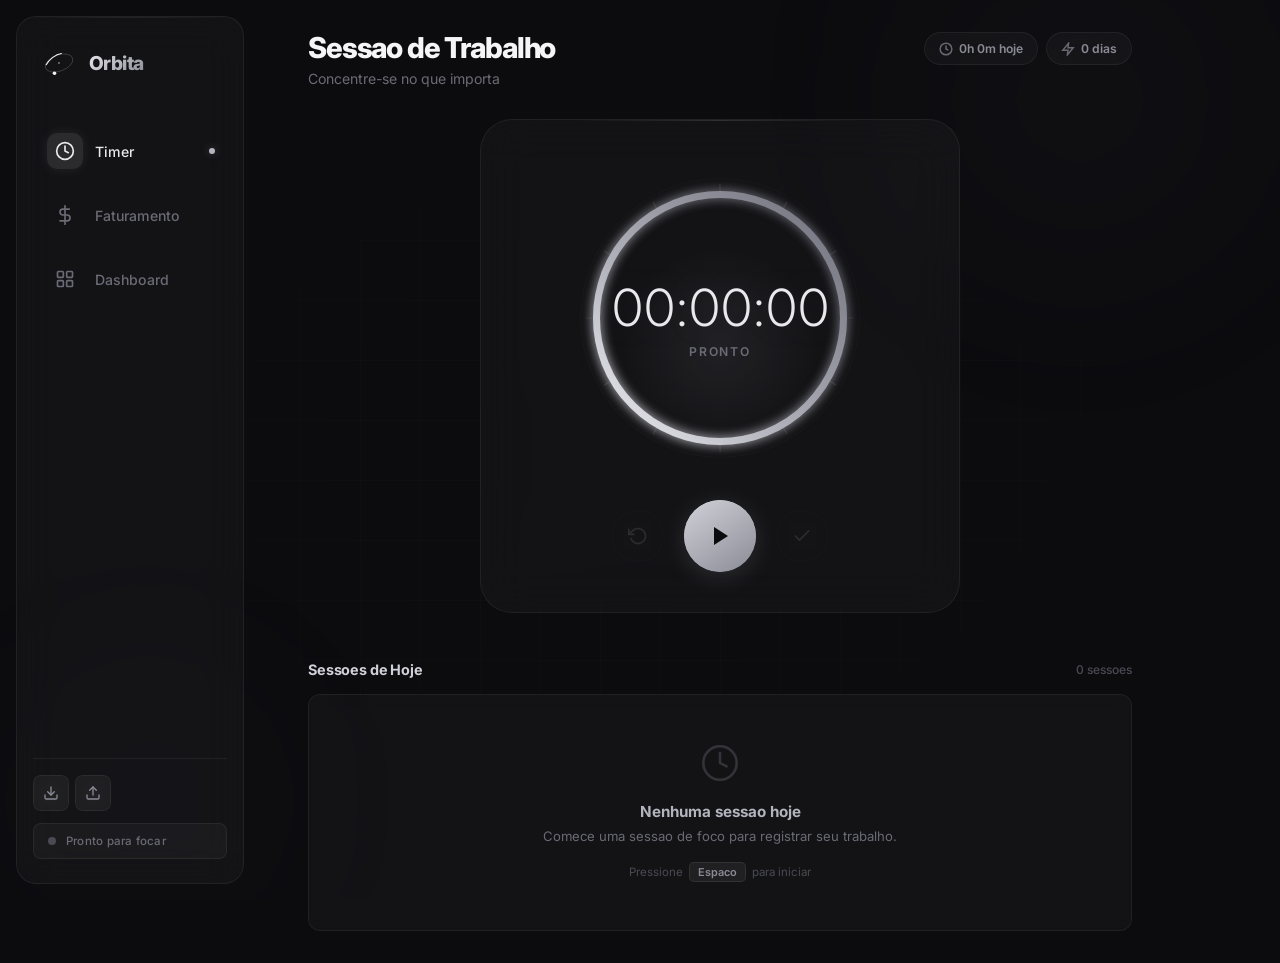
==== commit 664638f4: "fix: currency symbol to MT$ https://claude.ai/code/session_016bbERhiBGSChDd3vntcPwC" ====
--- a/index.html
+++ b/index.html
@@ -228,7 +228,7 @@
             <div class="quick-stat-pills">
               <div class="pill">
                 <svg width="14" height="14" viewBox="0 0 24 24" fill="none" stroke="currentColor" stroke-width="2.5"><line x1="12" y1="1" x2="12" y2="23"/><path d="M17 5H9.5a3.5 3.5 0 0 0 0 7h5a3.5 3.5 0 0 1 0 7H6"/></svg>
-                <span id="pill-month-revenue">0 MT este mes</span>
+                <span id="pill-month-revenue">MT$ 0 este mes</span>
               </div>
             </div>
           </div>
@@ -248,7 +248,7 @@
           <div class="goal-edit-form" id="goal-edit-form" style="display:none">
             <div class="input-row">
               <div class="input-group">
-                <label>Meta (MT)</label>
+                <label>Meta (MT$)</label>
                 <input type="number" id="input-goal" placeholder="10000" class="input">
               </div>
               <button class="btn btn-accent btn-sm" id="btn-save-goal">Salvar</button>
@@ -256,15 +256,15 @@
           </div>
           <div class="goal-progress">
             <div class="goal-numbers">
-              <span class="goal-current" id="goal-current">0 MT</span>
-              <span class="goal-target" id="goal-target">Meta: 0 MT</span>
+              <span class="goal-current" id="goal-current">MT$ 0</span>
+              <span class="goal-target" id="goal-target">Meta: MT$ 0</span>
             </div>
             <div class="goal-bar-track">
               <div class="goal-bar-fill" id="goal-bar-fill"></div>
             </div>
             <div class="goal-meta-row">
               <span class="goal-percent" id="goal-percent">0%</span>
-              <span class="goal-remaining" id="goal-remaining">Faltam 0 MT</span>
+              <span class="goal-remaining" id="goal-remaining">Faltam MT$ 0</span>
             </div>
           </div>
           <!-- Pace indicator -->
@@ -276,7 +276,7 @@
                 </div>
                 <div class="pace-text">
                   <span class="pace-label">Projecao fim do mes</span>
-                  <span class="pace-value" id="projection-value">0 MT</span>
+                  <span class="pace-value" id="projection-value">MT$ 0</span>
                 </div>
               </div>
               <div class="pace-divider"></div>
@@ -286,7 +286,7 @@
                 </div>
                 <div class="pace-text">
                   <span class="pace-label">Ritmo necessario/dia</span>
-                  <span class="pace-value" id="pace-daily">0 MT</span>
+                  <span class="pace-value" id="pace-daily">MT$ 0</span>
                 </div>
               </div>
             </div>
@@ -305,7 +305,7 @@
           <div class="revenue-form-body" id="revenue-form-body" style="display:none">
             <div class="input-row">
               <div class="input-group flex-2">
-                <label>Valor (MT)</label>
+                <label>Valor (MT$)</label>
                 <input type="number" id="input-revenue-value" placeholder="0.00" step="0.01" min="0" class="input input-lg">
               </div>
               <div class="input-group flex-3">
@@ -325,7 +325,7 @@
         <div class="chart-card">
           <div class="chart-header">
             <h3>Ultimos 6 Meses</h3>
-            <span class="chart-total" id="revenue-6m-total">0 MT total</span>
+            <span class="chart-total" id="revenue-6m-total">MT$ 0 total</span>
           </div>
           <div class="chart" id="revenue-chart"></div>
         </div>
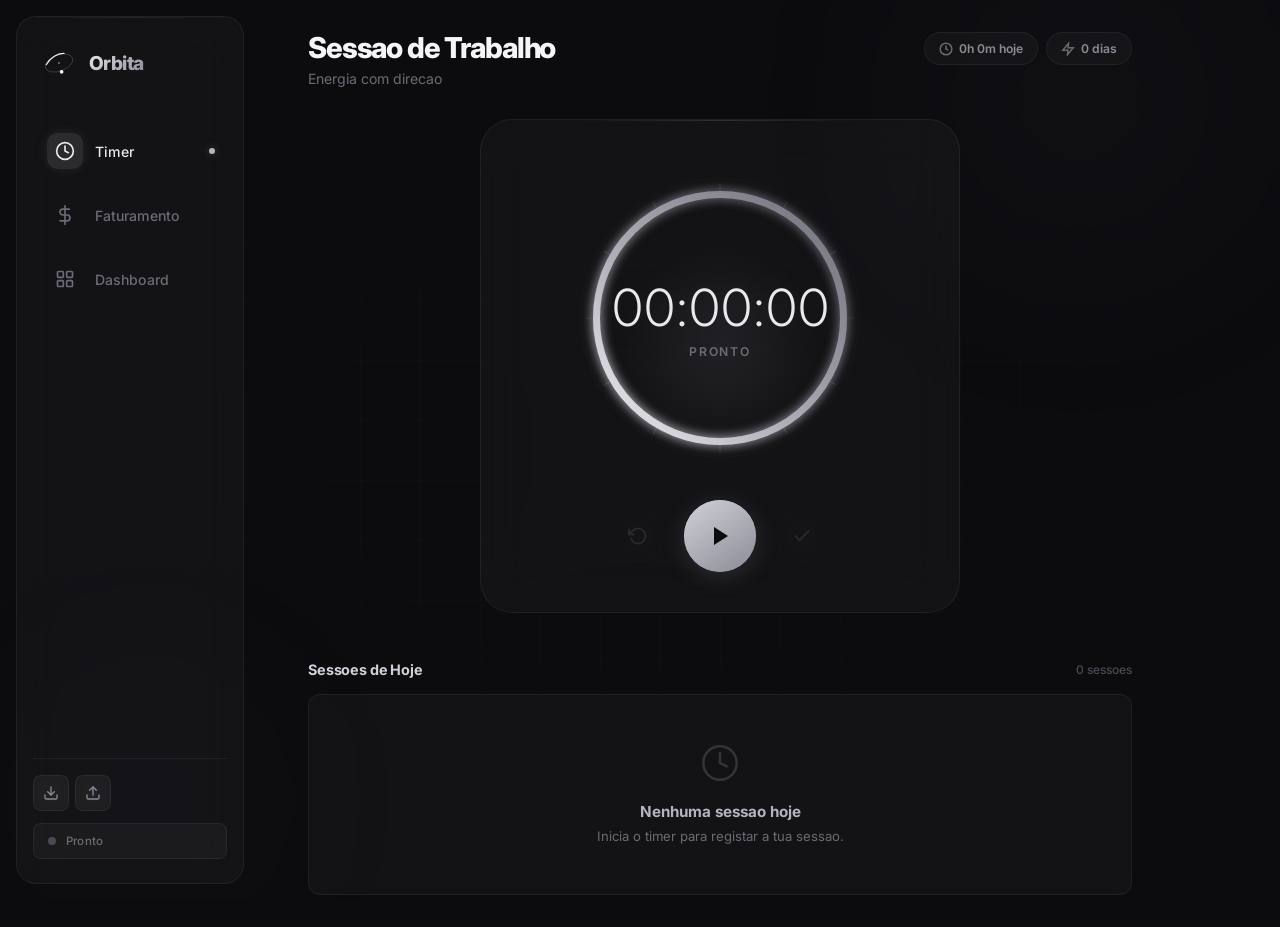
==== commit cfb13083: "polish: final design pass — tone, language, identity - JS comment updated to Orbita - Timer subtitle" ====
--- a/index.html
+++ b/index.html
@@ -93,7 +93,7 @@
           <input type="file" id="file-import" accept=".json" style="display:none">
           <div class="status-badge" id="status-badge">
             <div class="status-dot"></div>
-            <span class="status-text">Pronto para focar</span>
+            <span class="status-text">Pronto</span>
           </div>
         </div>
       </div>
@@ -132,7 +132,7 @@
           <div class="view-header-top">
             <div>
               <h1>Sessao de Trabalho</h1>
-              <p class="subtitle">Concentre-se no que importa</p>
+              <p class="subtitle">Energia com direcao</p>
             </div>
             <div class="quick-stat-pills">
               <div class="pill" id="pill-today">
@@ -223,7 +223,7 @@
           <div class="view-header-top">
             <div>
               <h1>Faturamento</h1>
-              <p class="subtitle">Controle sua receita</p>
+              <p class="subtitle">Domina o teu faturamento</p>
             </div>
             <div class="quick-stat-pills">
               <div class="pill">
@@ -344,7 +344,7 @@
       <section class="view" id="view-dashboard">
         <header class="view-header">
           <h1>Dashboard</h1>
-          <p class="subtitle">Visao geral do seu desempenho</p>
+          <p class="subtitle">O teu progresso</p>
         </header>
 
         <!-- Stats Grid -->
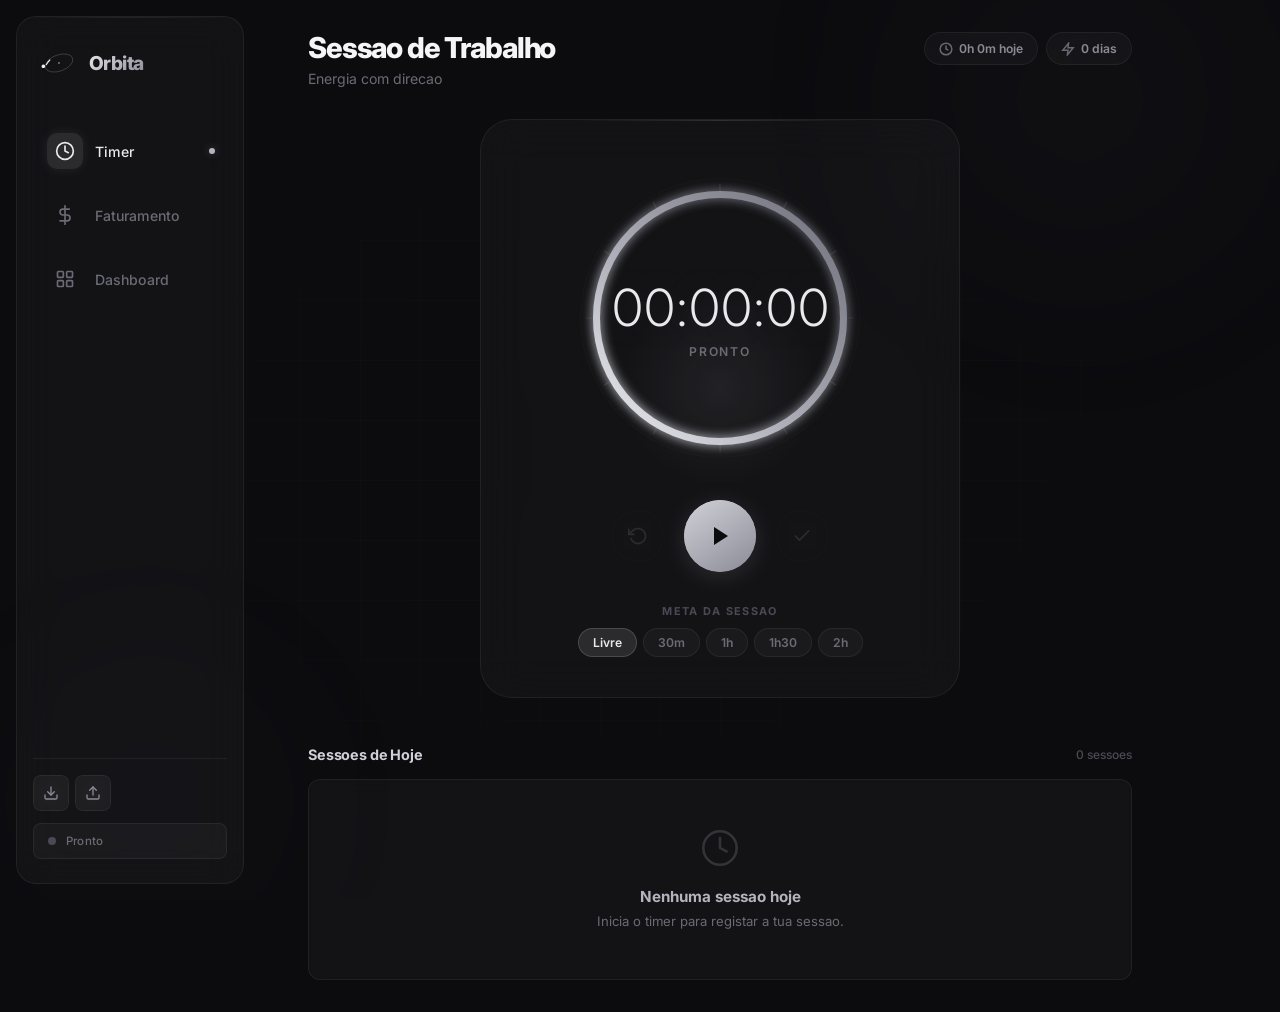
==== commit 22fe40ad: "feat: session time goal + silent persistent notifications Session goal: - Choose target time: Livre," ====
--- a/index.html
+++ b/index.html
@@ -204,6 +204,18 @@
                 <svg width="20" height="20" viewBox="0 0 24 24" fill="none" stroke="currentColor" stroke-width="2" stroke-linecap="round" stroke-linejoin="round"><polyline points="20 6 9 17 4 12"/></svg>
               </button>
             </div>
+
+            <!-- Session goal time -->
+            <div class="session-goal">
+              <label class="session-goal-label">Meta da sessao</label>
+              <div class="session-goal-options" id="session-goal-options">
+                <button class="session-goal-btn active" data-minutes="0">Livre</button>
+                <button class="session-goal-btn" data-minutes="30">30m</button>
+                <button class="session-goal-btn" data-minutes="60">1h</button>
+                <button class="session-goal-btn" data-minutes="90">1h30</button>
+                <button class="session-goal-btn" data-minutes="120">2h</button>
+              </div>
+            </div>
           </div>
         </div>
 
--- a/style.css
+++ b/style.css
@@ -608,6 +608,60 @@
   color: var(--silver-200);
   border-color: var(--glass-border-hover);
   transform: scale(1.05);
+}
+
+/* Session Goal */
+.session-goal {
+  width: 100%;
+  text-align: center;
+}
+
+.session-goal-label {
+  display: block;
+  font-size: 0.68rem;
+  font-weight: 700;
+  text-transform: uppercase;
+  letter-spacing: 0.12em;
+  color: var(--silver-600);
+  margin-bottom: 10px;
+}
+
+.session-goal-options {
+  display: flex;
+  gap: 6px;
+  justify-content: center;
+  flex-wrap: wrap;
+}
+
+.session-goal-btn {
+  padding: 6px 14px;
+  border-radius: 100px;
+  border: 1px solid var(--glass-border);
+  background: var(--glass-bg);
+  color: var(--silver-500);
+  font-size: 0.76rem;
+  font-weight: 600;
+  cursor: pointer;
+  transition: all var(--transition);
+  font-family: inherit;
+  -webkit-tap-highlight-color: transparent;
+}
+
+.session-goal-btn:hover {
+  border-color: var(--glass-border-hover);
+  color: var(--silver-200);
+}
+
+.session-goal-btn.active {
+  background: rgba(255,255,255,0.1);
+  border-color: rgba(255,255,255,0.15);
+  color: var(--silver-100);
+}
+
+.session-goal-btn.reached {
+  background: rgba(74,222,128,0.1);
+  border-color: rgba(74,222,128,0.2);
+  color: #4ade80;
 }
 
 /* Tags */
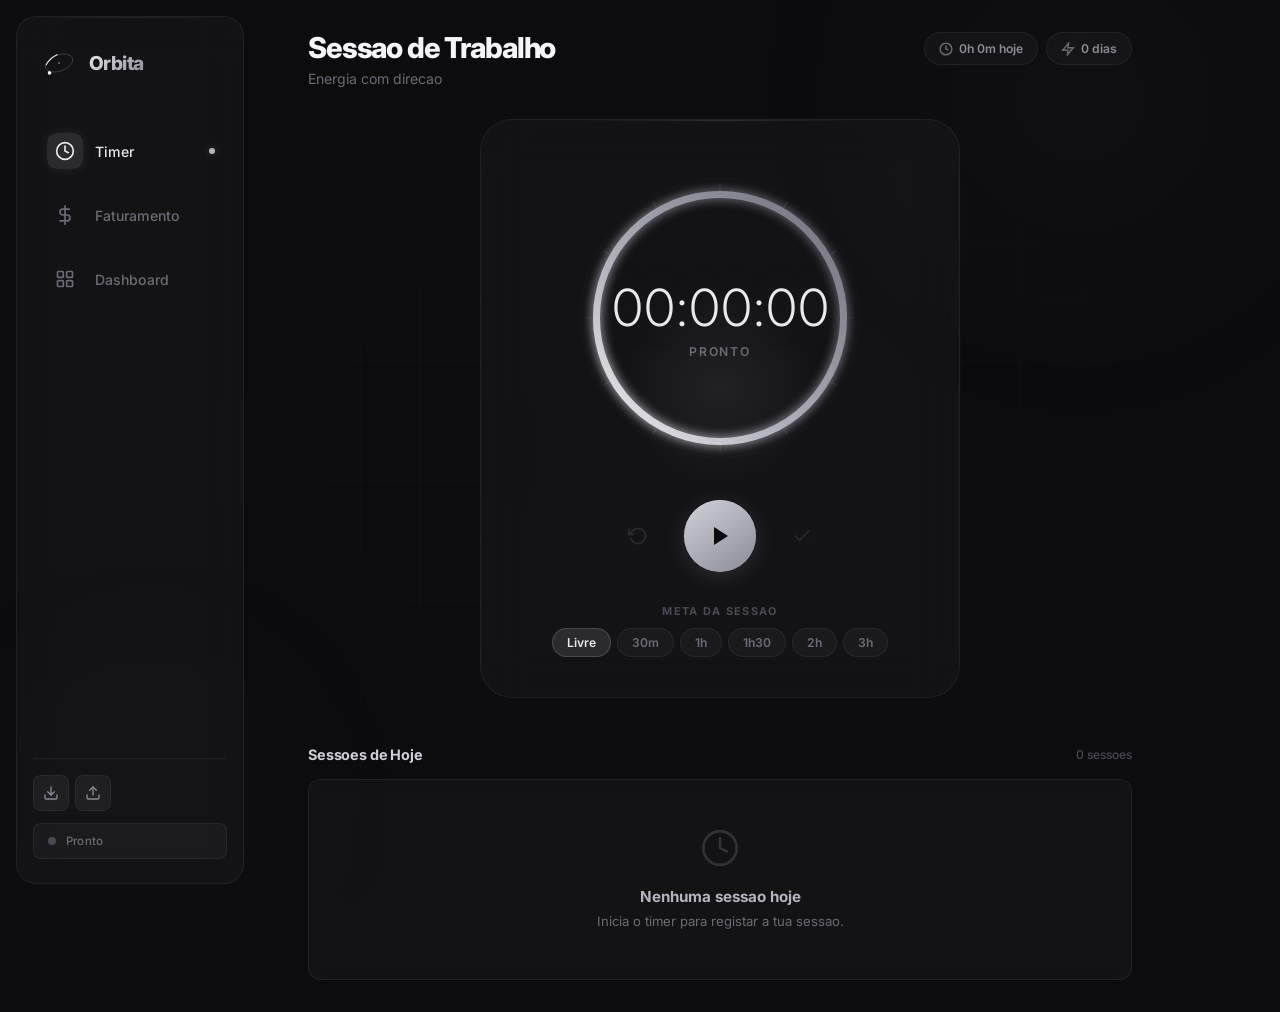
==== commit 27d3ed87: "feat: add 3h session goal option https://claude.ai/code/session_016bbERhiBGSChDd3vntcPwC" ====
--- a/index.html
+++ b/index.html
@@ -214,6 +214,7 @@
                 <button class="session-goal-btn" data-minutes="60">1h</button>
                 <button class="session-goal-btn" data-minutes="90">1h30</button>
                 <button class="session-goal-btn" data-minutes="120">2h</button>
+                <button class="session-goal-btn" data-minutes="180">3h</button>
               </div>
             </div>
           </div>
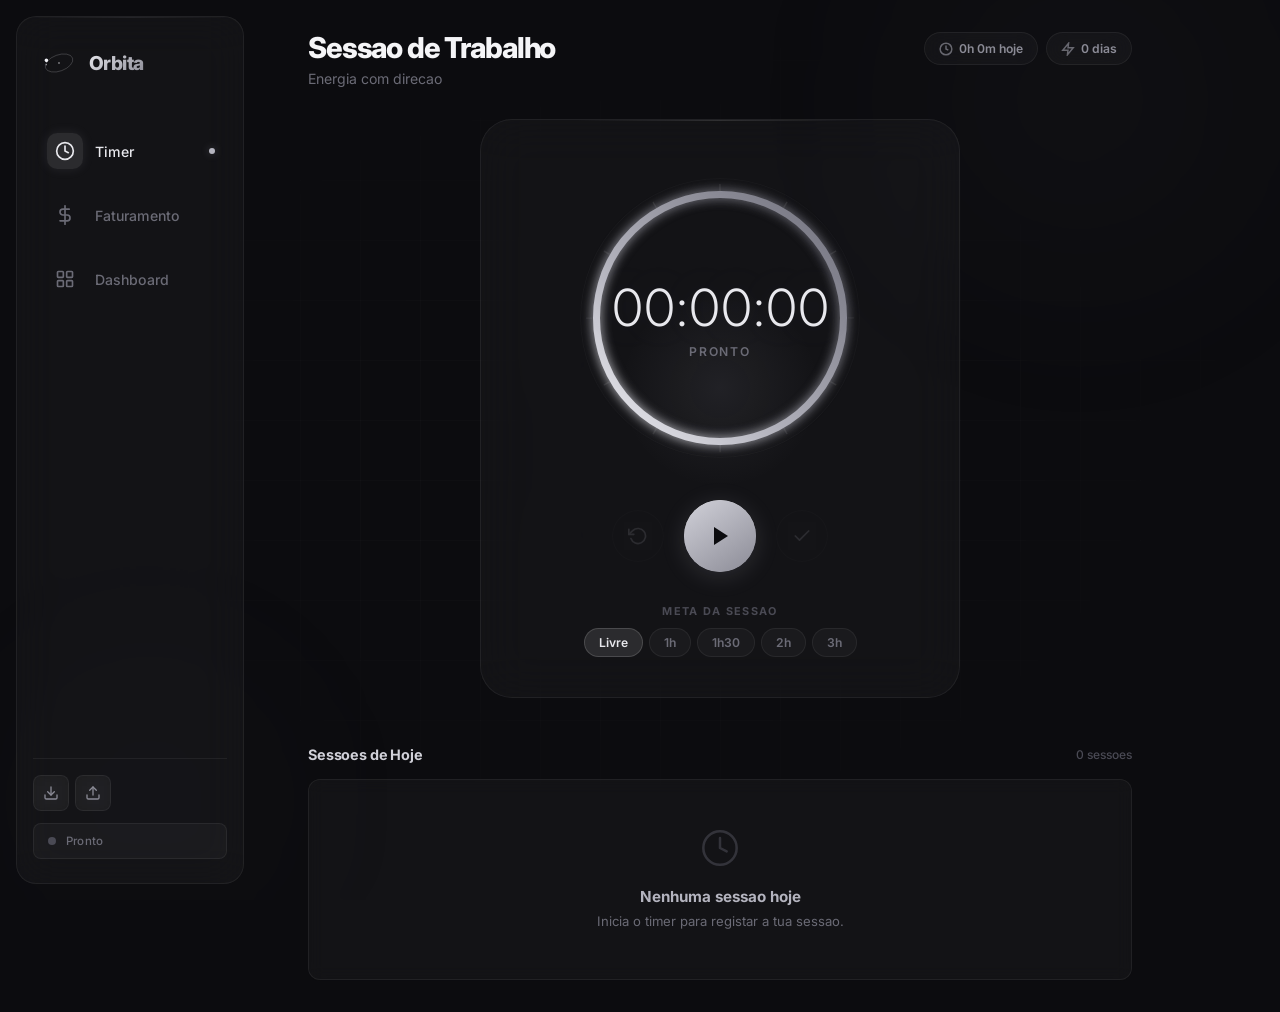
==== commit d4ee7631: "remove: 30m session goal option https://claude.ai/code/session_016bbERhiBGSChDd3vntcPwC" ====
--- a/index.html
+++ b/index.html
@@ -210,7 +210,7 @@
               <label class="session-goal-label">Meta da sessao</label>
               <div class="session-goal-options" id="session-goal-options">
                 <button class="session-goal-btn active" data-minutes="0">Livre</button>
-                <button class="session-goal-btn" data-minutes="30">30m</button>
+
                 <button class="session-goal-btn" data-minutes="60">1h</button>
                 <button class="session-goal-btn" data-minutes="90">1h30</button>
                 <button class="session-goal-btn" data-minutes="120">2h</button>
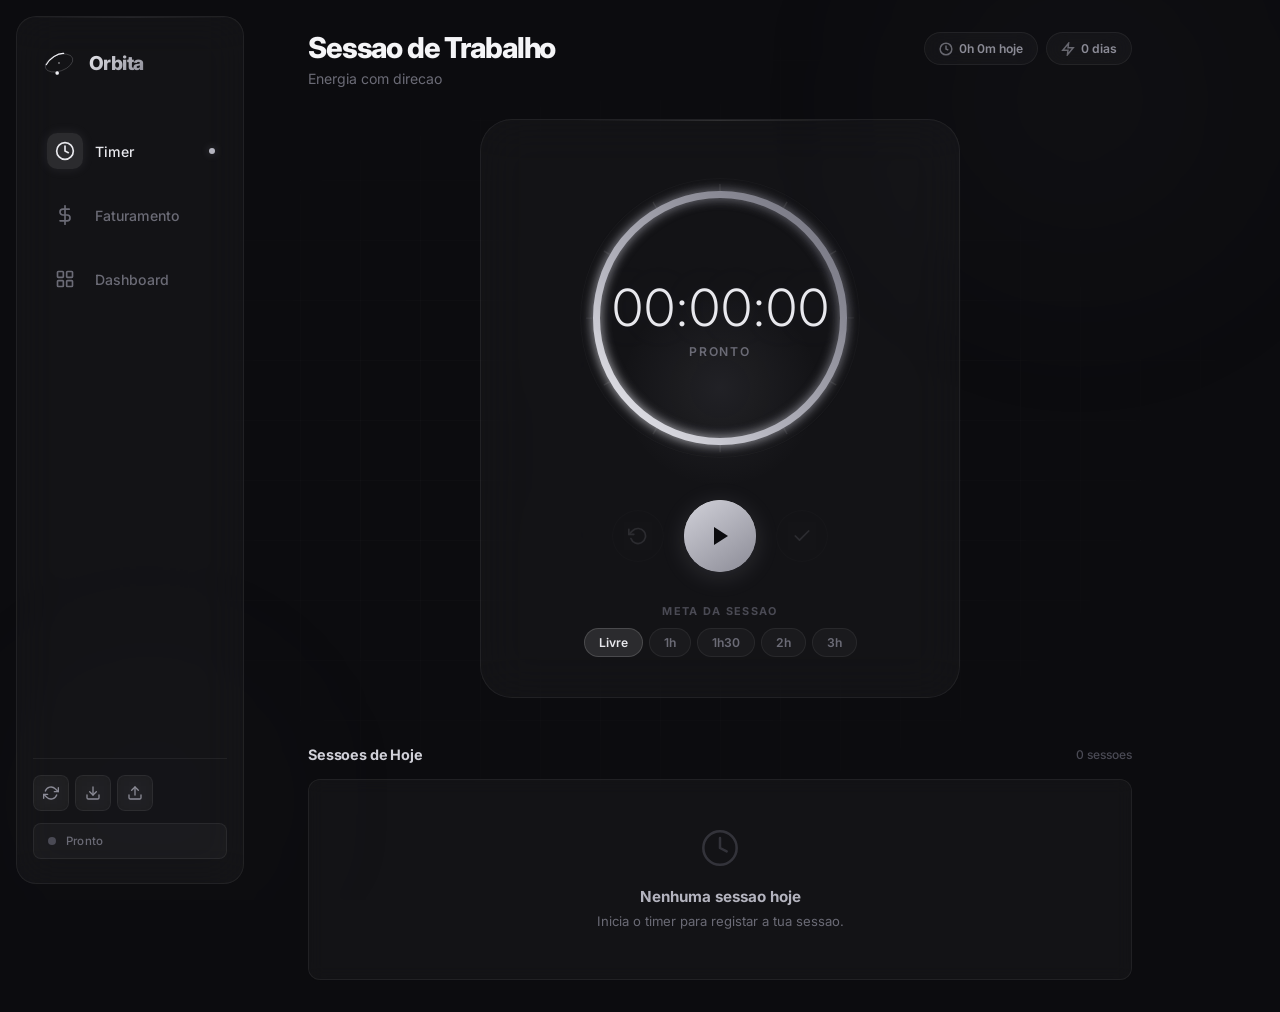
==== commit d9831ba8: "feat: cloud sync via Firebase Realtime Database - Sync button in sidebar and mobile header opens syn" ====
--- a/index.html
+++ b/index.html
@@ -83,6 +83,9 @@
 
         <div class="sidebar-footer">
           <div class="sidebar-actions">
+            <button class="btn btn-ghost btn-sm" id="btn-sync" title="Sincronizar nuvem">
+              <svg width="16" height="16" viewBox="0 0 24 24" fill="none" stroke="currentColor" stroke-width="2" stroke-linecap="round" stroke-linejoin="round"><polyline points="23 4 23 10 17 10"/><polyline points="1 20 1 14 7 14"/><path d="M3.51 9a9 9 0 0 1 14.85-3.36L23 10M1 14l4.64 4.36A9 9 0 0 0 20.49 15"/></svg>
+            </button>
             <button class="btn btn-ghost btn-sm" id="btn-export" title="Exportar dados">
               <svg width="16" height="16" viewBox="0 0 24 24" fill="none" stroke="currentColor" stroke-width="2" stroke-linecap="round" stroke-linejoin="round"><path d="M21 15v4a2 2 0 0 1-2 2H5a2 2 0 0 1-2-2v-4"/><polyline points="7 10 12 15 17 10"/><line x1="12" y1="15" x2="12" y2="3"/></svg>
             </button>
@@ -117,6 +120,9 @@
           <span class="mobile-logo-text">Orbita</span>
         </div>
         <div class="mobile-actions-row">
+          <button class="btn btn-ghost btn-sm" id="btn-sync-mobile" title="Sincronizar nuvem">
+            <svg width="16" height="16" viewBox="0 0 24 24" fill="none" stroke="currentColor" stroke-width="2" stroke-linecap="round" stroke-linejoin="round"><polyline points="23 4 23 10 17 10"/><polyline points="1 20 1 14 7 14"/><path d="M3.51 9a9 9 0 0 1 14.85-3.36L23 10M1 14l4.64 4.36A9 9 0 0 0 20.49 15"/></svg>
+          </button>
           <button class="btn btn-ghost btn-sm" id="btn-export-mobile" title="Exportar dados">
             <svg width="16" height="16" viewBox="0 0 24 24" fill="none" stroke="currentColor" stroke-width="2" stroke-linecap="round" stroke-linejoin="round"><path d="M21 15v4a2 2 0 0 1-2 2H5a2 2 0 0 1-2-2v-4"/><polyline points="7 10 12 15 17 10"/><line x1="12" y1="15" x2="12" y2="3"/></svg>
           </button>
@@ -455,6 +461,63 @@
     </a>
   </nav>
 
+  <!-- Sync Modal -->
+  <div class="modal-overlay" id="sync-modal" style="display:none">
+    <div class="modal">
+      <div class="modal-header">
+        <h3>Sincronizar na Nuvem</h3>
+        <button class="btn btn-ghost btn-sm" id="sync-modal-close">
+          <svg width="16" height="16" viewBox="0 0 24 24" fill="none" stroke="currentColor" stroke-width="2" stroke-linecap="round" stroke-linejoin="round"><line x1="18" y1="6" x2="6" y2="18"/><line x1="6" y1="6" x2="18" y2="18"/></svg>
+        </button>
+      </div>
+
+      <!-- Setup step -->
+      <div id="sync-setup" style="display:none">
+        <p class="modal-desc">Configura o Firebase uma vez para sincronizar entre dispositivos.</p>
+        <div class="input-group" style="margin-bottom:12px">
+          <label>Firebase URL</label>
+          <input type="text" id="input-firebase-url" placeholder="https://teu-projeto.firebaseio.com" class="input">
+        </div>
+        <div class="input-group" style="margin-bottom:16px">
+          <label>Codigo de sincronizacao (escolhe uma palavra secreta)</label>
+          <input type="text" id="input-sync-code" placeholder="Ex: minha-orbita-2024" class="input">
+        </div>
+        <button class="btn btn-accent" id="btn-sync-setup-save" style="width:100%">Guardar configuracao</button>
+        <div class="sync-help">
+          <p><strong>Como configurar o Firebase (gratis):</strong></p>
+          <ol>
+            <li>Vai a <strong>console.firebase.google.com</strong></li>
+            <li>Cria um projeto (qualquer nome)</li>
+            <li>No menu lateral: <strong>Build → Realtime Database</strong></li>
+            <li>Clica <strong>Create Database</strong> → seleciona regiao → <strong>Start in test mode</strong></li>
+            <li>Copia o URL (ex: https://teu-projeto-default-rtdb.firebaseio.com)</li>
+            <li>Cola acima</li>
+          </ol>
+        </div>
+      </div>
+
+      <!-- Sync actions (after setup) -->
+      <div id="sync-actions" style="display:none">
+        <div class="sync-status" id="sync-status">
+          <div class="sync-status-dot"></div>
+          <span>Configurado</span>
+        </div>
+        <div class="sync-buttons">
+          <button class="btn btn-accent" id="btn-cloud-push" style="flex:1">
+            <svg width="16" height="16" viewBox="0 0 24 24" fill="none" stroke="currentColor" stroke-width="2.5" stroke-linecap="round"><polyline points="17 8 12 3 7 8"/><line x1="12" y1="3" x2="12" y2="15"/></svg>
+            Enviar para nuvem
+          </button>
+          <button class="btn btn-accent" id="btn-cloud-pull" style="flex:1;background:linear-gradient(145deg, var(--silver-500), var(--silver-700));">
+            <svg width="16" height="16" viewBox="0 0 24 24" fill="none" stroke="currentColor" stroke-width="2.5" stroke-linecap="round"><polyline points="7 10 12 15 17 10"/><line x1="12" y1="15" x2="12" y2="3"/></svg>
+            Baixar da nuvem
+          </button>
+        </div>
+        <p class="sync-hint">Ultimo sync: <span id="sync-last-time">nunca</span></p>
+        <button class="btn btn-ghost btn-sm" id="btn-sync-reset" style="width:100%;margin-top:12px;border-radius:8px;height:auto;padding:10px">Reconfigurar</button>
+      </div>
+    </div>
+  </div>
+
   <script src="app.js"></script>
 </body>
 </html>
--- a/style.css
+++ b/style.css
@@ -1824,6 +1824,122 @@
 }
 
 /* ═══════════════════════════════════════════
+   Sync Modal
+   ═══════════════════════════════════════════ */
+
+.modal-overlay {
+  position: fixed;
+  inset: 0;
+  background: rgba(0,0,0,0.6);
+  backdrop-filter: blur(8px);
+  -webkit-backdrop-filter: blur(8px);
+  z-index: 9000;
+  display: flex;
+  align-items: center;
+  justify-content: center;
+  padding: 20px;
+  animation: fadeIn 0.2s ease;
+}
+
+@keyframes fadeIn {
+  from { opacity: 0; }
+  to { opacity: 1; }
+}
+
+.modal {
+  background: var(--bg-elevated);
+  border: 1px solid var(--glass-border-hover);
+  border-radius: var(--radius);
+  padding: 28px;
+  width: 100%;
+  max-width: 420px;
+  max-height: 85vh;
+  overflow-y: auto;
+  animation: modalIn 0.3s cubic-bezier(0.16, 1, 0.3, 1);
+}
+
+@keyframes modalIn {
+  from { opacity: 0; transform: scale(0.95) translateY(8px); }
+  to { opacity: 1; transform: scale(1) translateY(0); }
+}
+
+.modal-header {
+  display: flex;
+  align-items: center;
+  justify-content: space-between;
+  margin-bottom: 20px;
+}
+
+.modal-header h3 {
+  font-size: 1rem;
+  font-weight: 700;
+  color: var(--silver-100);
+}
+
+.modal-desc {
+  font-size: 0.82rem;
+  color: var(--silver-500);
+  line-height: 1.5;
+  margin-bottom: 20px;
+}
+
+.sync-status {
+  display: flex;
+  align-items: center;
+  gap: 8px;
+  padding: 12px 16px;
+  background: rgba(74,222,128,0.06);
+  border: 1px solid rgba(74,222,128,0.15);
+  border-radius: var(--radius-xs);
+  margin-bottom: 16px;
+  font-size: 0.82rem;
+  font-weight: 600;
+  color: #4ade80;
+}
+
+.sync-status-dot {
+  width: 8px;
+  height: 8px;
+  border-radius: 50%;
+  background: #4ade80;
+  box-shadow: 0 0 8px rgba(74,222,128,0.4);
+}
+
+.sync-buttons {
+  display: flex;
+  gap: 10px;
+  margin-bottom: 12px;
+}
+
+.sync-buttons .btn {
+  padding: 14px 16px;
+  border-radius: var(--radius-xs);
+  font-size: 0.82rem;
+}
+
+.sync-hint {
+  font-size: 0.72rem;
+  color: var(--silver-600);
+  text-align: center;
+}
+
+.sync-help {
+  margin-top: 20px;
+  padding: 16px;
+  background: rgba(255,255,255,0.02);
+  border: 1px solid var(--glass-border);
+  border-radius: var(--radius-xs);
+  font-size: 0.75rem;
+  color: var(--silver-500);
+  line-height: 1.7;
+}
+
+.sync-help p { margin-bottom: 8px; color: var(--silver-300); }
+.sync-help ol { padding-left: 18px; }
+.sync-help li { margin-bottom: 4px; }
+.sync-help strong { color: var(--silver-200); }
+
+/* ═══════════════════════════════════════════
    Toast Notifications
    ═══════════════════════════════════════════ */
 
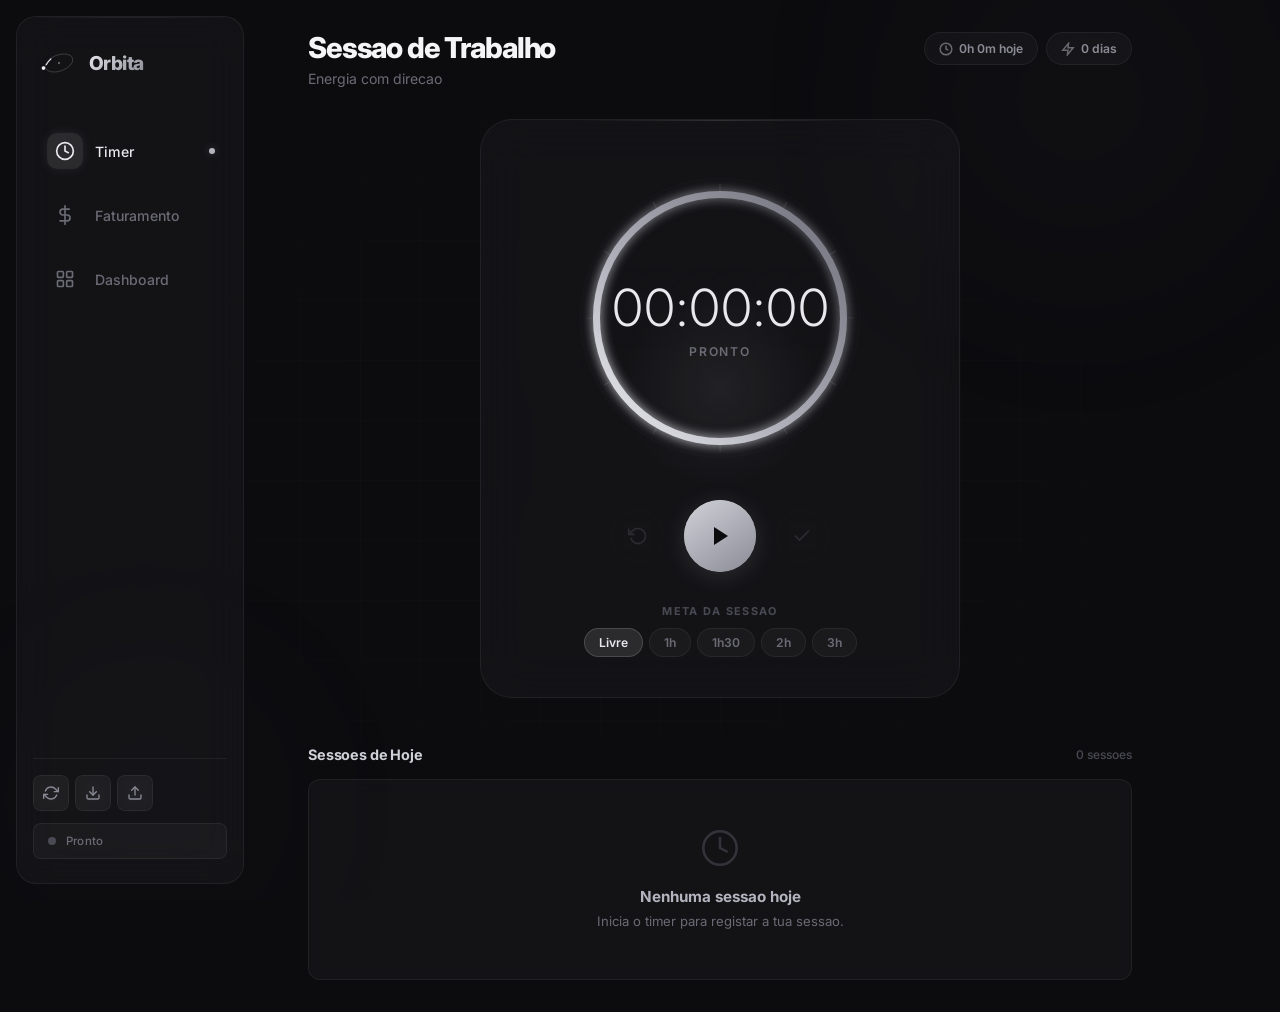
==== commit d19bfcc1: "feat: confirmation dialog before deleting sessions or revenue Custom styled confirm modal matches ap" ====
--- a/index.html
+++ b/index.html
@@ -461,6 +461,21 @@
     </a>
   </nav>
 
+  <!-- Confirm Modal -->
+  <div class="modal-overlay" id="confirm-modal" style="display:none">
+    <div class="modal confirm-modal">
+      <div class="confirm-icon">
+        <svg width="32" height="32" viewBox="0 0 24 24" fill="none" stroke="currentColor" stroke-width="2" stroke-linecap="round" stroke-linejoin="round"><path d="M10.29 3.86L1.82 18a2 2 0 0 0 1.71 3h16.94a2 2 0 0 0 1.71-3L13.71 3.86a2 2 0 0 0-3.42 0z"/><line x1="12" y1="9" x2="12" y2="13"/><line x1="12" y1="17" x2="12.01" y2="17"/></svg>
+      </div>
+      <h3 id="confirm-title">Tens a certeza?</h3>
+      <p id="confirm-text">Esta acao nao pode ser desfeita.</p>
+      <div class="confirm-actions">
+        <button class="btn btn-ghost btn-confirm-cancel" id="confirm-cancel">Cancelar</button>
+        <button class="btn btn-confirm-delete" id="confirm-ok">Remover</button>
+      </div>
+    </div>
+  </div>
+
   <!-- Sync Modal -->
   <div class="modal-overlay" id="sync-modal" style="display:none">
     <div class="modal">
--- a/style.css
+++ b/style.css
@@ -1939,6 +1939,75 @@
 .sync-help li { margin-bottom: 4px; }
 .sync-help strong { color: var(--silver-200); }
 
+/* ─── Confirm Modal ─── */
+.confirm-modal {
+  max-width: 360px;
+  text-align: center;
+  padding: 32px 28px 24px;
+}
+
+.confirm-icon {
+  width: 64px;
+  height: 64px;
+  border-radius: 50%;
+  background: rgba(248,113,113,0.1);
+  border: 1px solid rgba(248,113,113,0.2);
+  display: flex;
+  align-items: center;
+  justify-content: center;
+  color: #f87171;
+  margin: 0 auto 20px;
+}
+
+.confirm-modal h3 {
+  font-size: 1.1rem;
+  font-weight: 700;
+  color: var(--silver-100);
+  margin-bottom: 8px;
+  letter-spacing: -0.02em;
+}
+
+.confirm-modal p {
+  font-size: 0.85rem;
+  color: var(--silver-500);
+  margin-bottom: 24px;
+  line-height: 1.5;
+}
+
+.confirm-actions {
+  display: flex;
+  gap: 10px;
+}
+
+.btn-confirm-cancel {
+  flex: 1;
+  width: auto;
+  height: auto;
+  padding: 12px 20px;
+  border-radius: var(--radius-xs);
+  font-size: 0.85rem;
+  font-weight: 600;
+}
+
+.btn-confirm-delete {
+  flex: 1;
+  background: linear-gradient(145deg, #ef4444, #dc2626);
+  color: white;
+  border: none;
+  padding: 12px 20px;
+  border-radius: var(--radius-xs);
+  font-size: 0.85rem;
+  font-weight: 700;
+  cursor: pointer;
+  transition: all var(--transition);
+  font-family: inherit;
+}
+
+.btn-confirm-delete:hover {
+  transform: translateY(-1px);
+  box-shadow: 0 4px 16px rgba(239,68,68,0.3);
+}
+
 /* ═══════════════════════════════════════════
    Toast Notifications
    ═══════════════════════════════════════════ */
